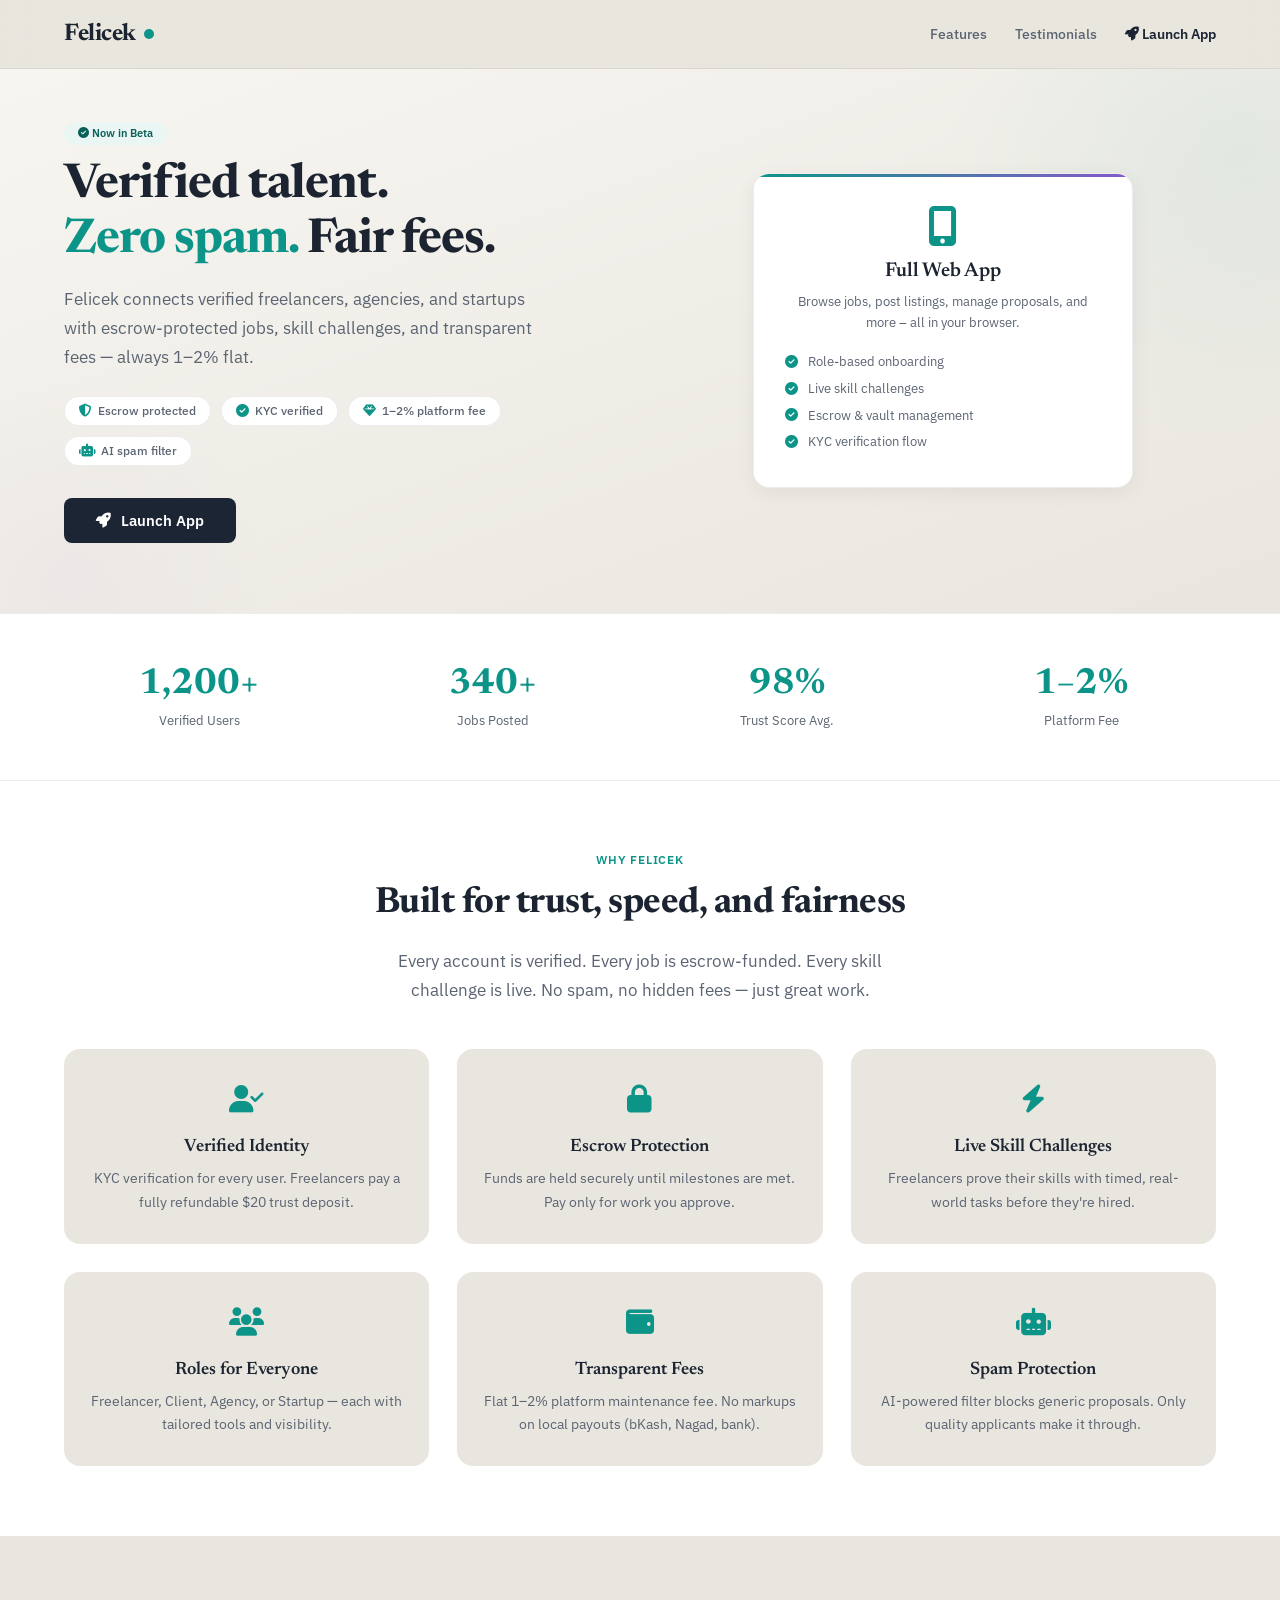
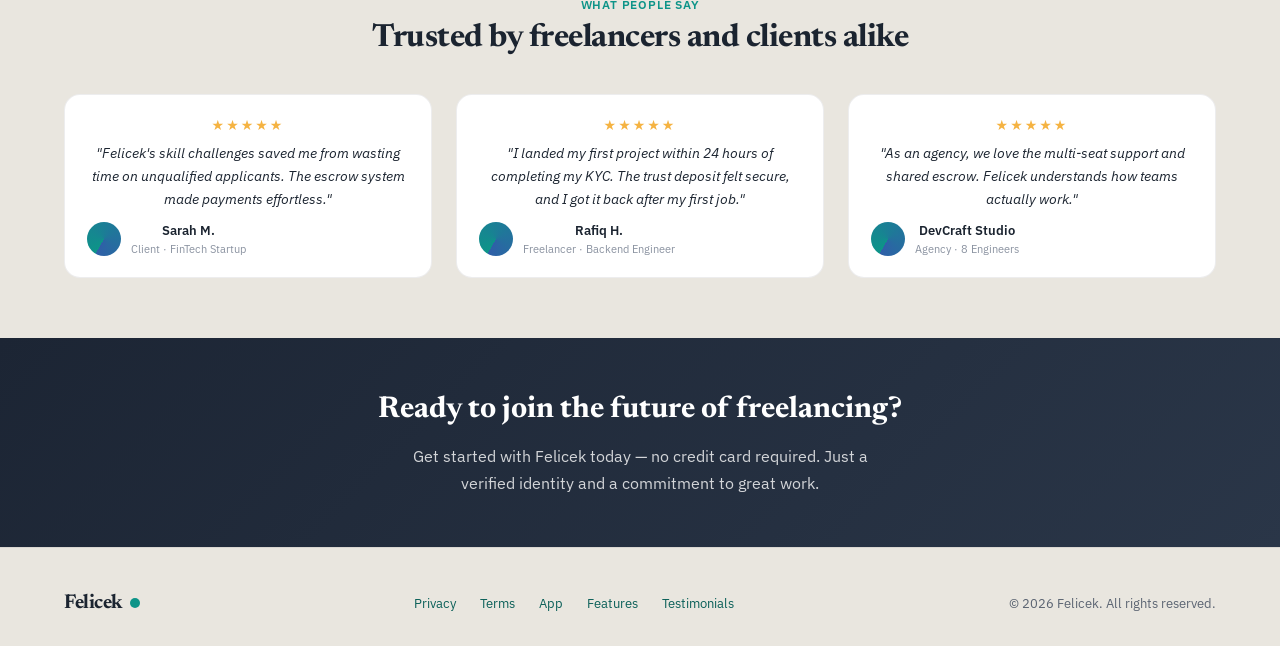
==== index.html @ 30d66eca "Add files via upload" ====
<!DOCTYPE html>
<html lang="en">
<head>
    <meta charset="UTF-8" />
    <meta name="viewport" content="width=device-width, initial-scale=1.0" />
    <link rel="icon" type="image/svg+xml" href="favicon.svg" />
    <title>Felicek — Verified Freelance Platform</title>
    <link rel="preconnect" href="https://fonts.googleapis.com" />
    <link rel="preconnect" href="https://fonts.gstatic.com" crossorigin />
    <link href="https://fonts.googleapis.com/css2?family=Newsreader:opsz,wght@6..72,500;6..72,600;6..72,700&family=IBM+Plex+Sans:wght@400;500;600;700&display=swap" rel="stylesheet" />
    <link rel="stylesheet" href="https://cdnjs.cloudflare.com/ajax/libs/font-awesome/6.5.0/css/all.min.css" />
    <link rel="stylesheet" href="style.css" />

    <style>
        /* ── Reset / Variables ── */
        :root {
            --bg-page: #e9e6df;
            --surface: #f7f5f0;
            --surface-white: #ffffff;
            --text-primary: #1b2430;
            --text-secondary: #5b6472;
            --text-muted: #8a92a0;
            --brand-teal: #0d9488;
            --brand-teal-dark: #0a5f58;
            --brand-teal-light: #eaf6f4;
            --brand-navy: #1c2534;
            --brand-purple: #8659c9;
            --brand-purple-light: #f1eafb;
            --brand-blue: #2f5fa8;
            --border-subtle: rgba(27, 36, 48, 0.08);
            --radius-card: 16px;
            --radius-btn: 8px;
            --shadow-card: 0 4px 20px rgba(0, 0, 0, 0.06);
            --font-sans: 'IBM Plex Sans', system-ui, -apple-system, sans-serif;
            --font-serif: 'Newsreader', Georgia, serif;
            --transition: 0.25s ease;
        }

        * {
            margin: 0;
            padding: 0;
            box-sizing: border-box;
        }

        html {
            scroll-behavior: smooth;
        }

        body {
            font-family: var(--font-sans);
            background: var(--bg-page);
            color: var(--text-primary);
            line-height: 1.5;
            -webkit-font-smoothing: antialiased;
        }

        a {
            color: var(--brand-teal-dark);
            text-decoration: none;
        }
        a:hover {
            color: var(--brand-teal);
        }

        ::-webkit-scrollbar {
            display: none;
        }

        .container {
            max-width: 1200px;
            margin: 0 auto;
            padding: 0 24px;
        }

        .text-center {
            text-align: center;
        }

        /* ─── BUTTON – THE ONE AND ONLY ─── */
        .btn {
            display: inline-flex;
            align-items: center;
            justify-content: center;
            gap: 10px;
            padding: 12px 32px;
            border-radius: var(--radius-btn);
            font-weight: 600;
            font-size: 15px;
            font-family: var(--font-sans);
            border: none;
            cursor: pointer;
            transition: background 0.2s, transform 0.15s;
            text-decoration: none;
            line-height: 1.4;
            background: var(--brand-navy);
            color: #fff;
        }

        .btn:hover {
            background: #2a3648;
            transform: translateY(-2px);
        }

        /* ─── HEADER ─── */
        .site-header {
            padding: 16px 0;
            background: rgba(233, 230, 223, 0.85);
            backdrop-filter: blur(16px);
            -webkit-backdrop-filter: blur(16px);
            position: sticky;
            top: 0;
            z-index: 100;
            border-bottom: 1px solid var(--border-subtle);
        }

        .site-header .container {
            display: flex;
            align-items: center;
            justify-content: space-between;
        }

        .logo {
            font-family: var(--font-serif);
            font-size: 24px;
            font-weight: 700;
            color: var(--text-primary);
            letter-spacing: -0.5px;
            display: flex;
            align-items: center;
            gap: 8px;
            cursor: pointer;
        }

        .logo .dot {
            width: 10px;
            height: 10px;
            border-radius: 50%;
            background: var(--brand-teal);
            display: inline-block;
        }

        .nav-links {
            display: flex;
            align-items: center;
            gap: 28px;
            list-style: none;
            font-size: 14px;
            font-weight: 500;
        }

        .nav-links a {
            color: var(--text-secondary);
            transition: var(--transition);
        }

        .nav-links a:hover {
            color: var(--text-primary);
        }

        /* The ONE button in the nav – no special styling, just a regular link */
        .nav-launch {
            color: var(--brand-navy) !important;
            font-weight: 600;
        }

        .mobile-menu-toggle {
            display: none;
            font-size: 22px;
            background: none;
            border: none;
            cursor: pointer;
            color: var(--text-primary);
        }

        /* ─── HERO ─── */
        .hero {
            padding: 50px 0 70px;
            position: relative;
            background: linear-gradient(160deg, var(--surface) 0%, var(--bg-page) 100%);
            overflow: hidden;
        }

        .hero::before {
            content: '';
            position: absolute;
            top: -40%;
            right: -20%;
            width: 600px;
            height: 600px;
            border-radius: 50%;
            background: radial-gradient(circle, rgba(13, 148, 136, 0.06) 0%, transparent 70%);
            pointer-events: none;
        }

        .hero::after {
            content: '';
            position: absolute;
            bottom: -30%;
            left: -10%;
            width: 400px;
            height: 400px;
            border-radius: 50%;
            background: radial-gradient(circle, rgba(134, 89, 201, 0.04) 0%, transparent 70%);
            pointer-events: none;
        }

        .hero .container {
            position: relative;
            z-index: 2;
        }

        .hero-grid {
            display: grid;
            grid-template-columns: 1fr 1fr;
            gap: 60px;
            align-items: center;
        }

        .hero-content .beta-badge {
            display: inline-block;
            background: var(--brand-teal-light);
            color: var(--brand-teal-dark);
            padding: 3px 14px;
            border-radius: 60px;
            font-size: 11px;
            font-weight: 600;
            margin-bottom: 14px;
        }

        .hero-content h1 {
            font-family: var(--font-serif);
            font-size: 48px;
            font-weight: 700;
            line-height: 1.15;
            letter-spacing: -1px;
        }

        .hero-content h1 span {
            color: var(--brand-teal);
        }

        .hero-content p {
            font-size: 17px;
            color: var(--text-secondary);
            max-width: 480px;
            margin: 16px 0 24px;
            line-height: 1.7;
        }

        .hero-badges {
            display: flex;
            flex-wrap: wrap;
            gap: 10px;
            margin-bottom: 32px;
        }

        .hero-badge {
            display: inline-flex;
            align-items: center;
            gap: 6px;
            font-size: 12px;
            font-weight: 500;
            padding: 5px 14px;
            border-radius: 60px;
            background: var(--surface-white);
            border: 1px solid var(--border-subtle);
            color: var(--text-secondary);
        }

        .hero-badge i {
            color: var(--brand-teal);
            font-size: 13px;
        }

        /* ─── APP PREVIEW CARD (no button inside) ─── */
        .app-preview-card {
            background: var(--surface-white);
            border-radius: var(--radius-card);
            padding: 32px 28px;
            text-align: center;
            border: 1px solid var(--border-subtle);
            box-shadow: var(--shadow-card);
            max-width: 380px;
            width: 100%;
            transition: var(--transition);
            position: relative;
            overflow: hidden;
        }

        .app-preview-card::before {
            content: '';
            position: absolute;
            top: 0;
            left: 0;
            right: 0;
            height: 3px;
            background: linear-gradient(90deg, var(--brand-teal), var(--brand-purple));
        }

        .app-preview-card:hover {
            transform: translateY(-4px);
            box-shadow: 0 12px 40px rgba(0, 0, 0, 0.08);
        }

        .app-preview-card i {
            font-size: 40px;
            color: var(--brand-teal);
            margin-bottom: 10px;
            display: block;
        }

        .app-preview-card h3 {
            font-family: var(--font-serif);
            font-size: 20px;
            font-weight: 600;
            margin-bottom: 6px;
        }

        .app-preview-card p {
            color: var(--text-secondary);
            font-size: 13px;
            margin: 6px 0 14px;
            line-height: 1.6;
        }

        .app-preview-card .feature-list {
            text-align: left;
            margin: 8px 0 0;
            padding: 0;
            list-style: none;
        }

        .app-preview-card .feature-list li {
            font-size: 12.5px;
            color: var(--text-secondary);
            padding: 4px 0;
            display: flex;
            align-items: center;
            gap: 8px;
        }

        .app-preview-card .feature-list li i {
            font-size: 13px;
            color: var(--brand-teal);
            margin: 0;
            width: 18px;
            text-align: center;
        }

        /* ─── STATS ─── */
        .stats-section {
            padding: 50px 0;
            background: var(--surface-white);
            border-top: 1px solid var(--border-subtle);
            border-bottom: 1px solid var(--border-subtle);
        }

        .stats-grid {
            display: grid;
            grid-template-columns: repeat(4, 1fr);
            gap: 24px;
            text-align: center;
        }

        .stat-item .number {
            font-family: var(--font-serif);
            font-size: 36px;
            font-weight: 700;
            color: var(--brand-teal);
            line-height: 1.2;
        }

        .stat-item .label {
            font-size: 13px;
            color: var(--text-secondary);
            margin-top: 4px;
        }

        /* ─── FEATURES ─── */
        .features {
            padding: 70px 0;
            background: var(--surface-white);
        }

        .section-label {
            font-size: 12px;
            text-transform: uppercase;
            letter-spacing: 0.8px;
            color: var(--brand-teal);
            font-weight: 600;
        }

        .features h2 {
            font-family: var(--font-serif);
            font-size: 36px;
            font-weight: 700;
            margin: 8px 0 16px;
            letter-spacing: -0.5px;
        }

        .features .sub {
            color: var(--text-secondary);
            font-size: 17px;
            max-width: 560px;
            margin: 0 auto 44px;
            line-height: 1.7;
        }

        .features-grid {
            display: grid;
            grid-template-columns: repeat(3, 1fr);
            gap: 28px;
        }

        .feature-card {
            background: var(--bg-page);
            border-radius: var(--radius-card);
            padding: 28px 24px;
            transition: var(--transition);
            border: 1px solid transparent;
        }

        .feature-card:hover {
            border-color: var(--brand-teal);
            transform: translateY(-4px);
            box-shadow: var(--shadow-card);
        }

        .feature-card .icon {
            font-size: 28px;
            color: var(--brand-teal);
            margin-bottom: 14px;
        }

        .feature-card h3 {
            font-family: var(--font-serif);
            font-size: 18px;
            font-weight: 600;
            margin-bottom: 6px;
        }

        .feature-card p {
            font-size: 14px;
            color: var(--text-secondary);
            line-height: 1.7;
        }

        /* ─── TESTIMONIALS ─── */
        .testimonials-section {
            padding: 60px 0;
            background: var(--bg-page);
        }

        .testimonials-grid {
            display: grid;
            grid-template-columns: repeat(3, 1fr);
            gap: 24px;
            margin-top: 32px;
        }

        .testimonial-card {
            background: var(--surface-white);
            border-radius: var(--radius-card);
            padding: 20px 22px;
            border: 1px solid var(--border-subtle);
            transition: var(--transition);
        }

        .testimonial-card:hover {
            border-color: var(--brand-teal);
            transform: translateY(-3px);
        }

        .testimonial-card .stars {
            color: #f5b342;
            font-size: 14px;
            letter-spacing: 2px;
            margin-bottom: 6px;
        }

        .testimonial-card .quote {
            font-size: 13.5px;
            color: var(--text-primary);
            line-height: 1.7;
            margin-bottom: 10px;
            font-style: italic;
        }

        .testimonial-card .author {
            display: flex;
            align-items: center;
            gap: 10px;
        }

        .testimonial-card .author .avatar {
            width: 34px;
            height: 34px;
            border-radius: 50%;
            background: conic-gradient(from 210deg, var(--brand-teal), var(--brand-blue));
            flex-shrink: 0;
        }

        .testimonial-card .author .name {
            font-size: 13px;
            font-weight: 600;
        }

        .testimonial-card .author .role {
            font-size: 11px;
            color: var(--text-muted);
        }

        /* ─── CTA BANNER – no button, just text ─── */
        .cta-banner {
            padding: 50px 0;
            background: linear-gradient(135deg, var(--brand-navy) 0%, #2a3648 100%);
            color: #fff;
            text-align: center;
        }

        .cta-banner h2 {
            font-family: var(--font-serif);
            font-size: 30px;
            font-weight: 700;
            margin-bottom: 10px;
        }

        .cta-banner p {
            font-size: 16px;
            opacity: 0.8;
            max-width: 500px;
            margin: 0 auto 0;
            line-height: 1.7;
        }

        /* ─── FOOTER ─── */
        .site-footer {
            padding: 40px 0 28px;
            background: var(--bg-page);
            border-top: 1px solid var(--border-subtle);
        }

        .site-footer .container {
            display: flex;
            justify-content: space-between;
            align-items: center;
            flex-wrap: wrap;
            gap: 20px;
        }

        .site-footer .logo {
            font-size: 20px;
        }

        .site-footer .copy {
            font-size: 13px;
            color: var(--text-secondary);
        }

        .footer-links {
            display: flex;
            gap: 24px;
            font-size: 13px;
            color: var(--text-secondary);
        }

        .footer-links a:hover {
            color: var(--text-primary);
        }

        /* ─── RESPONSIVE ─── */
        @media (max-width: 1024px) {
            .hero-grid {
                grid-template-columns: 1fr;
                text-align: center;
            }
            .hero-content p {
                margin-left: auto;
                margin-right: auto;
            }
            .hero-badges {
                justify-content: center;
            }
            .stats-grid {
                grid-template-columns: repeat(2, 1fr);
            }
            .testimonials-grid {
                grid-template-columns: repeat(2, 1fr);
            }
            .cta-banner {
                padding: 40px 0;
            }
            .cta-banner h2 {
                font-size: 26px;
            }
        }

        @media (max-width: 768px) {
            .nav-links {
                display: none;
            }
            .mobile-menu-toggle {
                display: block;
            }
            .nav-links.open {
                display: flex;
                flex-direction: column;
                position: absolute;
                top: 100%;
                left: 0;
                right: 0;
                background: var(--bg-page);
                padding: 20px 24px;
                border-bottom: 1px solid var(--border-subtle);
                gap: 16px;
                align-items: stretch;
            }
            .hero {
                padding: 30px 0 40px;
            }
            .hero-content h1 {
                font-size: 32px;
            }
            .app-preview-card {
                padding: 24px 18px;
                max-width: 100%;
            }
            .stat-item .number {
                font-size: 28px;
            }
            .testimonials-grid {
                grid-template-columns: 1fr;
            }
            .stats-grid {
                grid-template-columns: 1fr 1fr;
                gap: 12px;
            }
            .features h2 {
                font-size: 28px;
            }
            .features-grid {
                grid-template-columns: 1fr;
            }
            .site-footer .container {
                flex-direction: column;
                text-align: center;
            }
            .cta-banner h2 {
                font-size: 22px;
            }
        }

        @media (max-width: 480px) {
            .hero-content h1 {
                font-size: 26px;
            }
            .btn {
                width: 100%;
                justify-content: center;
                padding: 12px 20px;
            }
            .stats-grid {
                grid-template-columns: 1fr 1fr;
                gap: 8px;
            }
            .stat-item .number {
                font-size: 22px;
            }
            .app-preview-card {
                padding: 18px 14px;
            }
        }
    </style>
</head>
<body>

    <!-- ─── HEADER ─── -->
    <header class="site-header">
        <div class="container">
            <a href="index.html" class="logo">
                <span>Felicek</span>
                <span class="dot"></span>
            </a>
            <button class="mobile-menu-toggle" id="menuToggle" aria-label="Toggle menu">
                <i class="fas fa-bars"></i>
            </button>
            <ul class="nav-links" id="navLinks">
                <li><a href="#features">Features</a></li>
                <li><a href="#testimonials">Testimonials</a></li>
                <li><a href="app.html" class="nav-launch"><i class="fas fa-rocket"></i> Launch App</a></li>
            </ul>
        </div>
    </header>

    <!-- ─── HERO ─── -->
    <section class="hero">
        <div class="container">
            <div class="hero-grid">
                <div class="hero-content">
                    <div class="beta-badge"><i class="fas fa-check-circle"></i> Now in Beta</div>
                    <h1>Verified talent.<br /><span>Zero spam.</span> Fair fees.</h1>
                    <p>
                        Felicek connects verified freelancers, agencies, and startups
                        with escrow-protected jobs, skill challenges, and transparent
                        fees — always 1–2% flat.
                    </p>
                    <div class="hero-badges">
                        <span class="hero-badge"><i class="fas fa-shield-alt"></i> Escrow protected</span>
                        <span class="hero-badge"><i class="fas fa-check-circle"></i> KYC verified</span>
                        <span class="hero-badge"><i class="fas fa-gem"></i> 1–2% platform fee</span>
                        <span class="hero-badge"><i class="fas fa-robot"></i> AI spam filter</span>
                    </div>
                    <!-- THE ONE AND ONLY BUTTON -->
                    <a href="app.html" class="btn"><i class="fas fa-rocket"></i> Launch App</a>
                </div>
                <div class="hero-phone-placeholder">
                    <div class="app-preview-card">
                        <i class="fas fa-mobile-alt"></i>
                        <h3>Full Web App</h3>
                        <p>Browse jobs, post listings, manage proposals, and more – all in your browser.</p>
                        <ul class="feature-list">
                            <li><i class="fas fa-check-circle"></i> Role-based onboarding</li>
                            <li><i class="fas fa-check-circle"></i> Live skill challenges</li>
                            <li><i class="fas fa-check-circle"></i> Escrow &amp; vault management</li>
                            <li><i class="fas fa-check-circle"></i> KYC verification flow</li>
                        </ul>
                    </div>
                </div>
            </div>
        </div>
    </section>

    <!-- ─── STATS ─── -->
    <section class="stats-section">
        <div class="container">
            <div class="stats-grid">
                <div class="stat-item">
                    <div class="number">1,200+</div>
                    <div class="label">Verified Users</div>
                </div>
                <div class="stat-item">
                    <div class="number">340+</div>
                    <div class="label">Jobs Posted</div>
                </div>
                <div class="stat-item">
                    <div class="number">98%</div>
                    <div class="label">Trust Score Avg.</div>
                </div>
                <div class="stat-item">
                    <div class="number">1–2%</div>
                    <div class="label">Platform Fee</div>
                </div>
            </div>
        </div>
    </section>

    <!-- ─── FEATURES ─── -->
    <section class="features" id="features">
        <div class="container text-center">
            <div class="section-label">Why Felicek</div>
            <h2>Built for trust, speed, and fairness</h2>
            <p class="sub">
                Every account is verified. Every job is escrow-funded. Every skill
                challenge is live. No spam, no hidden fees — just great work.
            </p>
            <div class="features-grid">
                <div class="feature-card">
                    <div class="icon"><i class="fas fa-user-check"></i></div>
                    <h3>Verified Identity</h3>
                    <p>KYC verification for every user. Freelancers pay a fully refundable $20 trust deposit.</p>
                </div>
                <div class="feature-card">
                    <div class="icon"><i class="fas fa-lock"></i></div>
                    <h3>Escrow Protection</h3>
                    <p>Funds are held securely until milestones are met. Pay only for work you approve.</p>
                </div>
                <div class="feature-card">
                    <div class="icon"><i class="fas fa-bolt"></i></div>
                    <h3>Live Skill Challenges</h3>
                    <p>Freelancers prove their skills with timed, real-world tasks before they're hired.</p>
                </div>
                <div class="feature-card">
                    <div class="icon"><i class="fas fa-users"></i></div>
                    <h3>Roles for Everyone</h3>
                    <p>Freelancer, Client, Agency, or Startup — each with tailored tools and visibility.</p>
                </div>
                <div class="feature-card">
                    <div class="icon"><i class="fas fa-wallet"></i></div>
                    <h3>Transparent Fees</h3>
                    <p>Flat 1–2% platform maintenance fee. No markups on local payouts (bKash, Nagad, bank).</p>
                </div>
                <div class="feature-card">
                    <div class="icon"><i class="fas fa-robot"></i></div>
                    <h3>Spam Protection</h3>
                    <p>AI-powered filter blocks generic proposals. Only quality applicants make it through.</p>
                </div>
            </div>
        </div>
    </section>

    <!-- ─── TESTIMONIALS ─── -->
    <section class="testimonials-section" id="testimonials">
        <div class="container text-center">
            <div class="section-label">What people say</div>
            <h2 style="font-family:var(--font-serif);font-size:32px;font-weight:700;letter-spacing:-0.5px;">Trusted by freelancers and clients alike</h2>
            <div class="testimonials-grid">
                <div class="testimonial-card">
                    <div class="stars">★★★★★</div>
                    <div class="quote">"Felicek's skill challenges saved me from wasting time on unqualified applicants. The escrow system made payments effortless."</div>
                    <div class="author">
                        <div class="avatar"></div>
                        <div>
                            <div class="name">Sarah M.</div>
                            <div class="role">Client · FinTech Startup</div>
                        </div>
                    </div>
                </div>
                <div class="testimonial-card">
                    <div class="stars">★★★★★</div>
                    <div class="quote">"I landed my first project within 24 hours of completing my KYC. The trust deposit felt secure, and I got it back after my first job."</div>
                    <div class="author">
                        <div class="avatar"></div>
                        <div>
                            <div class="name">Rafiq H.</div>
                            <div class="role">Freelancer · Backend Engineer</div>
                        </div>
                    </div>
                </div>
                <div class="testimonial-card">
                    <div class="stars">★★★★★</div>
                    <div class="quote">"As an agency, we love the multi-seat support and shared escrow. Felicek understands how teams actually work."</div>
                    <div class="author">
                        <div class="avatar"></div>
                        <div>
                            <div class="name">DevCraft Studio</div>
                            <div class="role">Agency · 8 Engineers</div>
                        </div>
                    </div>
                </div>
            </div>
        </div>
    </section>

    <!-- ─── CTA BANNER – text only, no button ─── -->
    <section class="cta-banner">
        <div class="container">
            <h2>Ready to join the future of freelancing?</h2>
            <p>Get started with Felicek today — no credit card required. Just a verified identity and a commitment to great work.</p>
        </div>
    </section>

    <!-- ─── FOOTER ─── -->
    <footer class="site-footer">
        <div class="container">
            <a href="index.html" class="logo">
                <span>Felicek</span>
                <span class="dot"></span>
            </a>
            <div class="footer-links">
                <a href="privacy.html">Privacy</a>
                <a href="terms.html">Terms</a>
                <a href="app.html">App</a>
                <a href="#features">Features</a>
                <a href="#testimonials">Testimonials</a>
            </div>
            <div class="copy">&copy; 2026 Felicek. All rights reserved.</div>
        </div>
    </footer>

    <script>
        // ─── Mobile Menu ───
        const toggle = document.getElementById('menuToggle');
        const nav = document.getElementById('navLinks');

        if (toggle && nav) {
            toggle.addEventListener('click', function() {
                nav.classList.toggle('open');
            });

            nav.querySelectorAll('a').forEach(function(link) {
                link.addEventListener('click', function() {
                    nav.classList.remove('open');
                });
            });
        }
    </script>
</body>
</html>
---- style.css ----
/* ── Reset & Base ── */
* {
    margin: 0;
    padding: 0;
    box-sizing: border-box;
}
:root {
    --bg-page: #e9e6df;
    --surface: #f7f5f0;
    --surface-white: #ffffff;
    --text-primary: #1b2430;
    --text-secondary: #5b6472;
    --text-muted: #8a92a0;
    --brand-teal: #0d9488;
    --brand-teal-dark: #0a5f58;
    --brand-teal-light: #eaf6f4;
    --brand-navy: #1c2534;
    --brand-purple: #8659c9;
    --brand-purple-light: #f1eafb;
    --brand-blue: #2f5fa8;
    --brand-blue-light: #eaf0fa;
    --border-subtle: rgba(27, 36, 48, 0.08);
    --radius-card: 16px;
    --radius-btn: 12px;
    --shadow-card: 0 4px 20px rgba(0, 0, 0, 0.06);
    --font-sans: 'IBM Plex Sans', system-ui, -apple-system, sans-serif;
    --font-serif: 'Newsreader', Georgia, serif;
    --transition: 0.25s ease;
    --header-height: 64px;
    --bottom-nav-height: 68px;
}
html {
    scroll-behavior: smooth;
}
body {
    font-family: var(--font-sans);
    background: var(--bg-page);
    color: var(--text-primary);
    line-height: 1.5;
    -webkit-font-smoothing: antialiased;
}
a {
    color: var(--brand-teal-dark);
    text-decoration: none;
}
a:hover {
    color: var(--brand-teal);
}
::-webkit-scrollbar {
    display: none;
}
.container {
    max-width: 1200px;
    margin: 0 auto;
    padding: 0 24px;
}
.flex {
    display: flex;
}
.flex-col {
    flex-direction: column;
}
.items-center {
    align-items: center;
}
.justify-between {
    justify-content: space-between;
}
.gap-8 {
    gap: 8px;
}
.gap-16 {
    gap: 16px;
}
.gap-24 {
    gap: 24px;
}
.gap-32 {
    gap: 32px;
}
.text-center {
    text-align: center;
}
.w-full {
    width: 100%;
}
.mt-8 {
    margin-top: 8px;
}
.mt-16 {
    margin-top: 16px;
}
.mb-8 {
    margin-bottom: 8px;
}
.mb-16 {
    margin-bottom: 16px;
}
.hidden {
    display: none !important;
}

/* ── Buttons ── */
.btn {
    display: inline-flex;
    align-items: center;
    justify-content: center;
    gap: 10px;
    padding: 14px 32px;
    border-radius: var(--radius-btn);
    font-weight: 700;
    font-size: 14px;
    font-family: var(--font-sans);
    border: none;
    cursor: pointer;
    transition: var(--transition);
    text-decoration: none;
}
.btn-primary {
    background: var(--brand-navy);
    color: #fff;
}
.btn-primary:hover {
    background: #2a3648;
    transform: translateY(-2px);
    box-shadow: 0 8px 30px rgba(28, 37, 52, 0.25);
}
.btn-teal {
    background: var(--brand-teal);
    color: #fff;
}
.btn-teal:hover {
    background: var(--brand-teal-dark);
    transform: translateY(-2px);
}
.btn-outline {
    background: transparent;
    color: var(--text-primary);
    border: 2px solid var(--border-subtle);
}
.btn-outline:hover {
    border-color: var(--brand-teal);
    color: var(--brand-teal);
    background: var(--brand-teal-light);
}
.btn-danger {
    background: #fbe9e7;
    color: #b8382f;
}
.btn-danger:hover {
    background: #f5d6d2;
}
.btn-block {
    width: 100%;
}
.btn-sm {
    padding: 8px 16px;
    font-size: 12px;
}
.btn-download {
    background: linear-gradient(135deg, #0d9488, #0a5f58);
    color: #fff;
    padding: 18px 44px;
    font-size: 16px;
    border-radius: 60px;
    box-shadow: 0 8px 32px rgba(13, 148, 136, 0.35);
}
.btn-download:hover {
    transform: translateY(-3px) scale(1.02);
    box-shadow: 0 12px 40px rgba(13, 148, 136, 0.45);
    color: #fff;
}

/* ── Header (marketing) ── */
.site-header {
    padding: 18px 0;
    background: rgba(233, 230, 223, 0.85);
    backdrop-filter: blur(16px);
    -webkit-backdrop-filter: blur(16px);
    position: sticky;
    top: 0;
    z-index: 100;
    border-bottom: 1px solid var(--border-subtle);
}
.site-header .container {
    display: flex;
    align-items: center;
    justify-content: space-between;
}
.logo {
    font-family: var(--font-serif);
    font-size: 24px;
    font-weight: 700;
    color: var(--text-primary);
    letter-spacing: -0.5px;
    display: flex;
    align-items: center;
    gap: 8px;
    cursor: pointer;
}
.logo .dot {
    width: 10px;
    height: 10px;
    border-radius: 50%;
    background: var(--brand-teal);
    display: inline-block;
}
.nav-links {
    display: flex;
    align-items: center;
    gap: 28px;
    list-style: none;
    font-size: 14px;
    font-weight: 500;
}
.nav-links a {
    color: var(--text-secondary);
    transition: var(--transition);
}
.nav-links a:hover {
    color: var(--text-primary);
}
.nav-cta {
    background: var(--brand-navy);
    color: #fff !important;
    padding: 10px 22px;
    border-radius: 60px;
    font-weight: 600;
    font-size: 13px;
}
.nav-cta:hover {
    background: #2a3648 !important;
}
.mobile-menu-toggle {
    display: none;
    font-size: 22px;
    background: none;
    border: none;
    cursor: pointer;
    color: var(--text-primary);
}

/* ── App Header (inside app) ── */
.app-header {
    height: var(--header-height);
    padding: 0 20px;
    display: flex;
    align-items: center;
    justify-content: space-between;
    background: var(--surface-white);
    border-bottom: 1px solid var(--border-subtle);
    flex-shrink: 0;
    position: sticky;
    top: 0;
    z-index: 10;
}
.app-header .logo {
    font-size: 22px;
}
.app-header .right {
    display: flex;
    align-items: center;
    gap: 16px;
}
.app-header .role-badge {
    font-size: 11px;
    font-weight: 600;
    color: var(--brand-teal-dark);
    background: var(--brand-teal-light);
    padding: 5px 12px;
    border-radius: 60px;
    border: 1px solid rgba(13, 148, 136, 0.2);
    display: flex;
    align-items: center;
    gap: 6px;
    white-space: nowrap;
}
.app-header .role-badge i {
    font-size: 8px;
}
.app-header .header-actions {
    display: flex;
    gap: 10px;
    font-size: 18px;
    color: var(--text-secondary);
    cursor: pointer;
}
.app-header .header-actions i:hover {
    color: var(--text-primary);
}
.download-apk-btn {
    background: var(--brand-navy);
    color: #fff;
    padding: 8px 16px;
    border-radius: 60px;
    font-size: 12px;
    font-weight: 600;
    border: none;
    cursor: pointer;
    font-family: var(--font-sans);
    transition: var(--transition);
    display: flex;
    align-items: center;
    gap: 6px;
}
.download-apk-btn:hover {
    background: #2a3648;
    transform: scale(1.02);
}

/* ── Main Content (app) ── */
.main-content {
    flex: 1;
    overflow-y: auto;
    padding: 16px 20px 20px;
}

/* ── Bottom Navigation (app) ── */
.bottom-nav {
    height: var(--bottom-nav-height);
    display: flex;
    border-top: 1px solid var(--border-subtle);
    background: var(--surface-white);
    flex-shrink: 0;
    padding: 6px 0 10px;
}
.bottom-nav .tab {
    flex: 1;
    display: flex;
    flex-direction: column;
    align-items: center;
    gap: 2px;
    cursor: pointer;
    padding: 4px 0;
    color: var(--text-muted);
    transition: var(--transition);
    font-size: 10px;
    font-weight: 600;
    border: none;
    background: none;
    font-family: var(--font-sans);
}
.bottom-nav .tab i {
    font-size: 20px;
}
.bottom-nav .tab.active {
    color: var(--text-primary);
}
.bottom-nav .tab.active i {
    color: var(--brand-navy);
}
.bottom-nav .tab:hover {
    color: var(--text-primary);
}

/* ── Cards / Jobs ── */
.job-card {
    background: var(--surface-white);
    border: 1px solid var(--border-subtle);
    border-radius: var(--radius-card);
    padding: 16px 18px;
    cursor: pointer;
    transition: var(--transition);
    margin-bottom: 12px;
}
.job-card:hover {
    border-color: var(--brand-teal);
    box-shadow: var(--shadow-card);
}
.job-card .top {
    display: flex;
    justify-content: space-between;
    align-items: flex-start;
    margin-bottom: 6px;
}
.job-card .tag {
    font-size: 10px;
    font-weight: 600;
    color: var(--brand-purple);
    background: var(--brand-purple-light);
    padding: 3px 10px;
    border-radius: 8px;
}
.job-card .budget {
    font-size: 14px;
    font-weight: 700;
    color: var(--brand-teal-dark);
}
.job-card .job-title {
    font-family: var(--font-serif);
    font-size: 17px;
    font-weight: 600;
    margin-bottom: 4px;
}
.job-card .summary {
    font-size: 12px;
    color: var(--text-secondary);
    margin-bottom: 8px;
}
.job-card .skills {
    display: flex;
    flex-wrap: wrap;
    gap: 6px;
    margin-bottom: 8px;
}
.job-card .skill {
    font-size: 10px;
    color: var(--text-secondary);
    background: #f2f0ea;
    padding: 3px 10px;
    border-radius: 8px;
    border: 1px solid rgba(27, 36, 48, 0.06);
}
.job-card .meta {
    display: flex;
    flex-wrap: wrap;
    gap: 6px;
}
.pill {
    font-size: 10.5px;
    font-weight: 600;
    padding: 3px 10px;
    border-radius: 8px;
}
.pill-teal {
    color: var(--brand-teal-dark);
    background: var(--brand-teal-light);
}
.pill-blue {
    color: var(--brand-blue);
    background: var(--brand-blue-light);
}
.pill-purple {
    color: var(--brand-purple);
    background: var(--brand-purple-light);
}
.pill-gray {
    color: var(--text-secondary);
    background: #f2f0ea;
}

/* ── Forms ── */
input,
textarea,
select {
    width: 100%;
    padding: 12px 14px;
    border: 1px solid var(--border-subtle);
    border-radius: 10px;
    font-size: 13px;
    font-family: var(--font-sans);
    background: var(--surface-white);
    color: var(--text-primary);
    outline: none;
    transition: var(--transition);
}
input:focus,
textarea:focus,
select:focus {
    border-color: var(--brand-teal);
    box-shadow: 0 0 0 3px rgba(13, 148, 136, 0.15);
}
textarea {
    resize: vertical;
    min-height: 80px;
}
label {
    font-size: 12px;
    font-weight: 600;
    color: var(--text-secondary);
    display: block;
    margin-bottom: 4px;
}
.form-group {
    margin-bottom: 16px;
}

/* ── Onboarding / KYC ── */
.onboarding-container {
    max-width: 480px;
    margin: 0 auto;
    padding: 20px 0;
}
.onboarding-container .icon-circle {
    width: 72px;
    height: 72px;
    border-radius: 20px;
    background: var(--brand-navy);
    display: flex;
    align-items: center;
    justify-content: center;
    margin: 0 auto 16px;
}
.onboarding-container .icon-circle .dot-ring {
    width: 30px;
    height: 30px;
    border-radius: 50%;
    border: 3px solid var(--surface);
}
.onboarding-container h1 {
    font-family: var(--font-serif);
    font-size: 32px;
    font-weight: 700;
    text-align: center;
}
.onboarding-container .sub {
    text-align: center;
    font-size: 13px;
    color: var(--text-secondary);
    line-height: 1.6;
    margin: 6px 0 20px;
}
.role-option {
    display: flex;
    align-items: center;
    justify-content: space-between;
    padding: 14px 16px;
    border-radius: 12px;
    background: var(--surface-white);
    border: 1px solid var(--border-subtle);
    cursor: pointer;
    transition: var(--transition);
    margin-bottom: 8px;
}
.role-option:hover {
    border-color: var(--brand-teal);
    background: var(--brand-teal-light);
}
.role-option.active {
    background: var(--brand-teal-light);
    border-color: rgba(13, 148, 136, 0.4);
}
.role-option .label {
    font-size: 14px;
    font-weight: 600;
}
.role-option .desc {
    font-size: 11px;
    color: var(--text-secondary);
}
.role-option .dot {
    width: 12px;
    height: 12px;
    border-radius: 50%;
    border: 2px solid #c9cdd6;
    flex-shrink: 0;
}
.role-option.active .dot {
    background: var(--brand-teal);
    border-color: var(--brand-teal);
}
.kyc-step {
    background: var(--surface-white);
    border: 1px solid var(--border-subtle);
    border-radius: var(--radius-card);
    padding: 16px;
    margin-bottom: 12px;
    display: flex;
    justify-content: space-between;
    align-items: center;
    cursor: pointer;
    transition: var(--transition);
}
.kyc-step:hover {
    border-color: var(--brand-teal);
}
.kyc-step .status {
    font-size: 10.5px;
    font-weight: 600;
    padding: 4px 10px;
    border-radius: 8px;
}
.status-verified {
    color: var(--brand-teal-dark);
    background: var(--brand-teal-light);
}
.status-pending {
    color: var(--text-secondary);
    background: #f2f0ea;
}
.progress-bar {
    height: 6px;
    border-radius: 4px;
    background: rgba(27, 36, 48, 0.08);
    margin: 8px 0 16px;
}
.progress-bar .fill {
    height: 100%;
    border-radius: 4px;
    background: var(--brand-teal);
    transition: width 0.3s;
}

/* ── Wallet / Vault ── */
.wallet-card {
    background: var(--brand-navy);
    border-radius: 18px;
    padding: 24px;
    color: #fff;
    margin-bottom: 16px;
}
.wallet-card .balance-label {
    font-size: 11px;
    text-transform: uppercase;
    letter-spacing: 0.6px;
    opacity: 0.7;
}
.wallet-card .balance {
    font-size: 32px;
    font-weight: 700;
    margin: 6px 0 16px;
}
.wallet-card .actions {
    display: flex;
    gap: 10px;
}
.wallet-card .actions button {
    flex: 1;
    padding: 11px;
    border-radius: 10px;
    font-weight: 700;
    font-size: 12.5px;
    border: none;
    cursor: pointer;
    font-family: var(--font-sans);
    transition: var(--transition);
}
.wallet-card .actions .btn-withdraw {
    background: var(--brand-teal);
    color: #fff;
}
.wallet-card .actions .btn-withdraw:hover {
    background: var(--brand-teal-dark);
}
.wallet-card .actions .btn-add {
    background: rgba(255, 255, 255, 0.08);
    color: #fff;
    border: 1px solid rgba(255, 255, 255, 0.15);
}
.wallet-card .actions .btn-add:hover {
    background: rgba(255, 255, 255, 0.15);
}
.vault-card {
    background: var(--surface-white);
    border: 1px solid var(--border-subtle);
    border-radius: var(--radius-card);
    padding: 16px;
    margin-bottom: 16px;
}
.vault-card .vault-header {
    display: flex;
    justify-content: space-between;
    align-items: center;
    margin-bottom: 6px;
}
.vault-card .vault-header .label {
    font-size: 12px;
    font-weight: 600;
    color: var(--text-primary);
}
.vault-card .vault-header .status {
    font-size: 10px;
    font-weight: 600;
    padding: 3px 10px;
    border-radius: 8px;
}
.vault-card .vault-amount {
    font-size: 22px;
    font-weight: 700;
    color: var(--text-primary);
    margin-bottom: 4px;
}
.vault-card .vault-desc {
    font-size: 11px;
    color: var(--text-secondary);
    line-height: 1.5;
}
.payout-methods {
    display: flex;
    gap: 8px;
    flex-wrap: wrap;
    margin: 8px 0 12px;
}
.payout-methods .method {
    flex: 1;
    text-align: center;
    font-size: 11px;
    font-weight: 600;
    padding: 8px 4px;
    border-radius: 9px;
    background: var(--surface-white);
    color: var(--text-secondary);
    border: 1px solid var(--border-subtle);
    cursor: pointer;
    transition: var(--transition);
    min-width: 60px;
}
.payout-methods .method.active {
    background: var(--brand-teal);
    color: #fff;
    border-color: var(--brand-teal);
}
.payout-methods .method:hover {
    border-color: var(--brand-teal);
}
.transaction-item {
    display: flex;
    justify-content: space-between;
    align-items: center;
    background: var(--surface-white);
    border: 1px solid var(--border-subtle);
    border-radius: 11px;
    padding: 11px 14px;
    margin-bottom: 8px;
}
.transaction-item .info .label {
    font-size: 12.5px;
    color: var(--text-primary);
}
.transaction-item .info .time {
    font-size: 10px;
    color: var(--text-muted);
    margin-top: 2px;
}
.transaction-item .amount {
    font-size: 12.5px;
    font-weight: 600;
}
.amount-positive {
    color: var(--brand-teal);
}
.amount-negative {
    color: var(--text-muted);
}

/* ── Profile ── */
.profile-header {
    background: var(--brand-navy);
    padding: 20px 24px;
    color: #fff;
    border-radius: var(--radius-card);
    margin-bottom: 16px;
}
.profile-header .profile-top {
    display: flex;
    align-items: center;
    gap: 16px;
}
.profile-header .avatar {
    width: 64px;
    height: 64px;
    border-radius: 50%;
    flex-shrink: 0;
    background: conic-gradient(from 210deg, #0d9488, #2f5fa8, #0d9488);
}
.profile-header .name {
    font-size: 18px;
    font-weight: 600;
}
.profile-header .title {
    font-size: 13px;
    opacity: 0.8;
}
.profile-header .location {
    font-size: 12px;
    opacity: 0.6;
    margin-top: 2px;
}
.profile-header .edit-btn {
    margin-left: auto;
    background: rgba(255, 255, 255, 0.1);
    padding: 6px 14px;
    border-radius: 8px;
    font-size: 11.5px;
    font-weight: 600;
    cursor: pointer;
    transition: var(--transition);
}
.profile-header .edit-btn:hover {
    background: rgba(255, 255, 255, 0.2);
}
.profile-stats {
    display: flex;
    gap: 10px;
    margin-bottom: 16px;
}
.profile-stats .stat {
    flex: 1;
    background: var(--surface-white);
    border: 1px solid var(--border-subtle);
    border-radius: 12px;
    padding: 12px;
    text-align: center;
}
.profile-stats .stat .value {
    font-size: 16px;
    font-weight: 700;
    color: var(--text-primary);
}
.profile-stats .stat .label {
    font-size: 10px;
    color: var(--text-muted);
    margin-top: 2px;
}
.profile-skills {
    display: flex;
    flex-wrap: wrap;
    gap: 6px;
    margin: 8px 0 12px;
}
.profile-skills .skill-tag {
    font-size: 10.5px;
    color: var(--text-secondary);
    background: #f2f0ea;
    padding: 4px 10px;
    border-radius: 8px;
    border: 1px solid rgba(27, 36, 48, 0.06);
}
.review-item {
    background: var(--surface-white);
    border: 1px solid var(--border-subtle);
    border-radius: 12px;
    padding: 14px;
    margin-bottom: 10px;
}
.review-item .review-top {
    display: flex;
    justify-content: space-between;
    margin-bottom: 4px;
}
.review-item .review-top .project {
    font-size: 13px;
    font-weight: 600;
    color: var(--text-primary);
}
.review-item .review-top .rating {
    font-size: 12px;
    color: #d4a017;
    font-weight: 700;
}
.review-item .review-text {
    font-size: 12px;
    color: var(--text-secondary);
    line-height: 1.6;
}
.review-item .review-meta {
    font-size: 10.5px;
    color: var(--text-muted);
    margin-top: 6px;
}

/* ── Hero (marketing) ── */
.hero {
    padding: 60px 0 80px;
    position: relative;
}
.hero-grid {
    display: grid;
    grid-template-columns: 1fr 1fr;
    gap: 60px;
    align-items: center;
}
.hero-content h1 {
    font-family: var(--font-serif);
    font-size: 52px;
    font-weight: 700;
    line-height: 1.15;
    letter-spacing: -1px;
}
.hero-content h1 span {
    color: var(--brand-teal);
}
.hero-content p {
    font-size: 18px;
    color: var(--text-secondary);
    max-width: 480px;
    margin: 20px 0 32px;
    line-height: 1.7;
}
.hero-badges {
    display: flex;
    flex-wrap: wrap;
    gap: 12px;
    margin-top: 8px;
}
.hero-badge {
    display: inline-flex;
    align-items: center;
    gap: 6px;
    font-size: 12px;
    font-weight: 600;
    padding: 6px 14px;
    border-radius: 60px;
    background: var(--surface-white);
    border: 1px solid var(--border-subtle);
    color: var(--text-secondary);
}
.hero-badge i {
    color: var(--brand-teal);
}
.hero-actions {
    display: flex;
    flex-wrap: wrap;
    gap: 12px;
    margin-top: 28px;
}
.hero-phone-placeholder {
    display: flex;
    justify-content: center;
    align-items: center;
}
.app-preview-card {
    background: var(--surface-white);
    border-radius: var(--radius-card);
    padding: 32px 28px;
    text-align: center;
    border: 1px solid var(--border-subtle);
    box-shadow: var(--shadow-card);
    max-width: 400px;
    width: 100%;
}
.app-preview-card i {
    font-size: 48px;
    color: var(--brand-teal);
    margin-bottom: 12px;
}
.app-preview-card h3 {
    font-family: var(--font-serif);
    font-size: 22px;
    font-weight: 600;
}
.app-preview-card p {
    color: var(--text-secondary);
    font-size: 14px;
    margin: 8px 0 16px;
}

/* ── Features (marketing) ── */
.features {
    padding: 80px 0;
    background: var(--surface-white);
}
.section-label {
    font-size: 12px;
    text-transform: uppercase;
    letter-spacing: 0.8px;
    color: var(--brand-teal);
    font-weight: 600;
}
.features h2 {
    font-family: var(--font-serif);
    font-size: 38px;
    font-weight: 700;
    margin: 8px 0 16px;
    letter-spacing: -0.5px;
}
.features .sub {
    color: var(--text-secondary);
    font-size: 17px;
    max-width: 560px;
    margin: 0 auto 48px;
    line-height: 1.7;
}
.features-grid {
    display: grid;
    grid-template-columns: repeat(3, 1fr);
    gap: 32px;
}
.feature-card {
    background: var(--bg-page);
    border-radius: var(--radius-card);
    padding: 32px 28px;
    transition: var(--transition);
    border: 1px solid transparent;
}
.feature-card:hover {
    border-color: var(--brand-teal);
    transform: translateY(-4px);
    box-shadow: var(--shadow-card);
}
.feature-card .icon {
    font-size: 32px;
    color: var(--brand-teal);
    margin-bottom: 16px;
}
.feature-card h3 {
    font-family: var(--font-serif);
    font-size: 20px;
    font-weight: 600;
    margin-bottom: 8px;
}
.feature-card p {
    font-size: 14px;
    color: var(--text-secondary);
    line-height: 1.7;
}

/* ── Download Section ── */
.download-section {
    padding: 80px 0;
    background: var(--brand-navy);
    color: #fff;
    position: relative;
    overflow: hidden;
}
.download-section::before {
    content: '';
    position: absolute;
    top: -50%;
    right: -20%;
    width: 600px;
    height: 600px;
    border-radius: 50%;
    background: rgba(13, 148, 136, 0.08);
    pointer-events: none;
}
.download-section .container {
    position: relative;
    z-index: 2;
}
.download-section h2 {
    font-family: var(--font-serif);
    font-size: 40px;
    font-weight: 700;
    letter-spacing: -0.5px;
}
.download-section .sub {
    font-size: 17px;
    color: rgba(255, 255, 255, 0.7);
    max-width: 520px;
    margin: 12px auto 32px;
    line-height: 1.7;
}
.download-buttons {
    display: flex;
    flex-wrap: wrap;
    justify-content: center;
    gap: 16px;
}
.download-btn {
    display: inline-flex;
    align-items: center;
    gap: 14px;
    padding: 18px 36px;
    border-radius: 60px;
    font-weight: 700;
    font-size: 15px;
    font-family: var(--font-sans);
    border: none;
    cursor: pointer;
    transition: var(--transition);
    text-decoration: none;
}
.download-btn-primary {
    background: #fff;
    color: var(--brand-navy);
}
.download-btn-primary:hover {
    transform: translateY(-3px) scale(1.02);
    box-shadow: 0 12px 40px rgba(0, 0, 0, 0.3);
}
.download-btn-secondary {
    background: rgba(255, 255, 255, 0.12);
    color: #fff;
    border: 1px solid rgba(255, 255, 255, 0.2);
}
.download-btn-secondary:hover {
    background: rgba(255, 255, 255, 0.2);
    transform: translateY(-3px);
}
.download-meta {
    margin-top: 24px;
    font-size: 13px;
    color: rgba(255, 255, 255, 0.5);
}
.download-meta span {
    display: inline-flex;
    align-items: center;
    gap: 6px;
    margin: 0 12px;
}

/* ── Footer ── */
.site-footer {
    padding: 48px 0 32px;
    background: var(--bg-page);
    border-top: 1px solid var(--border-subtle);
}
.site-footer .container {
    display: flex;
    justify-content: space-between;
    align-items: center;
    flex-wrap: wrap;
    gap: 24px;
}
.site-footer .logo {
    font-size: 20px;
}
.site-footer .copy {
    font-size: 13px;
    color: var(--text-secondary);
}
.footer-links {
    display: flex;
    gap: 24px;
    font-size: 13px;
    color: var(--text-secondary);
}
.footer-links a:hover {
    color: var(--text-primary);
}

/* ── Modal ── */
.modal-overlay {
    position: fixed;
    inset: 0;
    background: rgba(0, 0, 0, 0.5);
    backdrop-filter: blur(8px);
    -webkit-backdrop-filter: blur(8px);
    z-index: 999;
    display: none;
    align-items: center;
    justify-content: center;
    padding: 20px;
}
.modal-overlay.open {
    display: flex;
}
.modal {
    background: var(--surface-white);
    border-radius: 24px;
    padding: 32px 28px;
    max-width: 440px;
    width: 100%;
    text-align: center;
    box-shadow: 0 40px 80px rgba(0, 0, 0, 0.3);
    animation: modalIn 0.3s ease;
    position: relative;
}
@keyframes modalIn {
    from {
        opacity: 0;
        transform: scale(0.95) translateY(20px);
    }
    to {
        opacity: 1;
        transform: scale(1) translateY(0);
    }
}
.modal .close-btn {
    position: absolute;
    top: 12px;
    right: 16px;
    background: none;
    border: none;
    font-size: 24px;
    cursor: pointer;
    color: var(--text-muted);
}
.modal .icon {
    font-size: 48px;
    color: var(--brand-teal);
    margin-bottom: 12px;
}
.modal h3 {
    font-family: var(--font-serif);
    font-size: 22px;
    font-weight: 700;
}
.modal p {
    color: var(--text-secondary);
    font-size: 14px;
    line-height: 1.7;
    margin: 8px 0 24px;
}
.modal .btn-group {
    display: flex;
    gap: 12px;
}
.modal .btn-group .btn {
    flex: 1;
}
.modal .hash {
    font-size: 11px;
    color: var(--text-muted);
    margin-top: 12px;
    font-family: monospace;
}

/* ── Legal pages (privacy/terms) ── */
.legal-container {
    max-width: 800px;
    margin: 40px auto;
    background: var(--surface-white);
    border-radius: var(--radius-card);
    padding: 40px 48px;
    box-shadow: var(--shadow-card);
    border: 1px solid var(--border-subtle);
}
.legal-container h1 {
    font-family: var(--font-serif);
    font-size: 32px;
    font-weight: 700;
    margin-bottom: 8px;
}
.legal-container .back-link {
    display: inline-block;
    margin-bottom: 24px;
    color: var(--brand-teal);
    font-weight: 600;
}
.legal-container .back-link i {
    margin-right: 6px;
}
.legal-container h2 {
    font-family: var(--font-serif);
    font-size: 22px;
    font-weight: 600;
    margin: 24px 0 12px;
}
.legal-container p {
    margin-bottom: 16px;
    color: var(--text-secondary);
}
.legal-container ul {
    margin: 12px 0 20px 24px;
    color: var(--text-secondary);
}
.legal-container .footer {
    margin-top: 40px;
    padding-top: 20px;
    border-top: 1px solid var(--border-subtle);
    text-align: center;
    font-size: 13px;
    color: var(--text-muted);
}

/* ── App layout ── */
#app {
    display: flex;
    flex-direction: column;
    height: 100vh;
    max-width: 1200px;
    margin: 0 auto;
    background: var(--surface);
    box-shadow: 0 0 40px rgba(0, 0, 0, 0.05);
}

/* ── Responsive ── */
@media (max-width: 1024px) {
    .hero-grid {
        grid-template-columns: 1fr;
        text-align: center;
    }
    .hero-content p {
        margin-left: auto;
        margin-right: auto;
    }
    .hero-badges {
        justify-content: center;
    }
    .hero-actions {
        justify-content: center;
    }
    .features-grid {
        grid-template-columns: repeat(2, 1fr);
    }
}
@media (max-width: 768px) {
    .nav-links {
        display: none;
    }
    .mobile-menu-toggle {
        display: block;
    }
    .nav-links.open {
        display: flex;
        flex-direction: column;
        position: absolute;
        top: 100%;
        left: 0;
        right: 0;
        background: var(--bg-page);
        padding: 20px 24px;
        border-bottom: 1px solid var(--border-subtle);
        gap: 16px;
        align-items: stretch;
    }
    .hero {
        padding: 40px 0 60px;
    }
    .hero-content h1 {
        font-size: 36px;
    }
    .features-grid {
        grid-template-columns: 1fr;
    }
    .download-section h2 {
        font-size: 30px;
    }
    .download-buttons {
        flex-direction: column;
        align-items: center;
    }
    .download-btn {
        width: 100%;
        justify-content: center;
    }
    .site-footer .container {
        flex-direction: column;
        text-align: center;
    }
    .app-header {
        padding: 0 12px;
    }
    .app-header .logo {
        font-size: 18px;
    }
    .app-header .role-badge {
        font-size: 10px;
        padding: 4px 10px;
    }
    .download-apk-btn span {
        display: none;
    }
    .main-content {
        padding: 12px 14px 16px;
    }
    .wallet-card .balance {
        font-size: 26px;
    }
    .profile-stats {
        flex-direction: column;
        gap: 8px;
    }
    .profile-header .profile-top {
        flex-wrap: wrap;
    }
    .profile-header .edit-btn {
        margin-left: 0;
        width: 100%;
        text-align: center;
        margin-top: 8px;
    }
    .modal {
        padding: 24px 18px;
    }
    .legal-container {
        padding: 24px 20px;
        margin: 20px;
    }
    .legal-container h1 {
        font-size: 26px;
    }
}
@media (max-width: 480px) {
    .app-header .header-actions i {
        font-size: 16px;
    }
    .download-apk-btn {
        padding: 6px 12px;
        font-size: 11px;
    }
    .job-card .job-title {
        font-size: 15px;
    }
    .onboarding-container h1 {
        font-size: 26px;
    }
    .hero-content h1 {
        font-size: 28px;
    }
    .app-preview-card {
        padding: 24px 16px;
    }
}
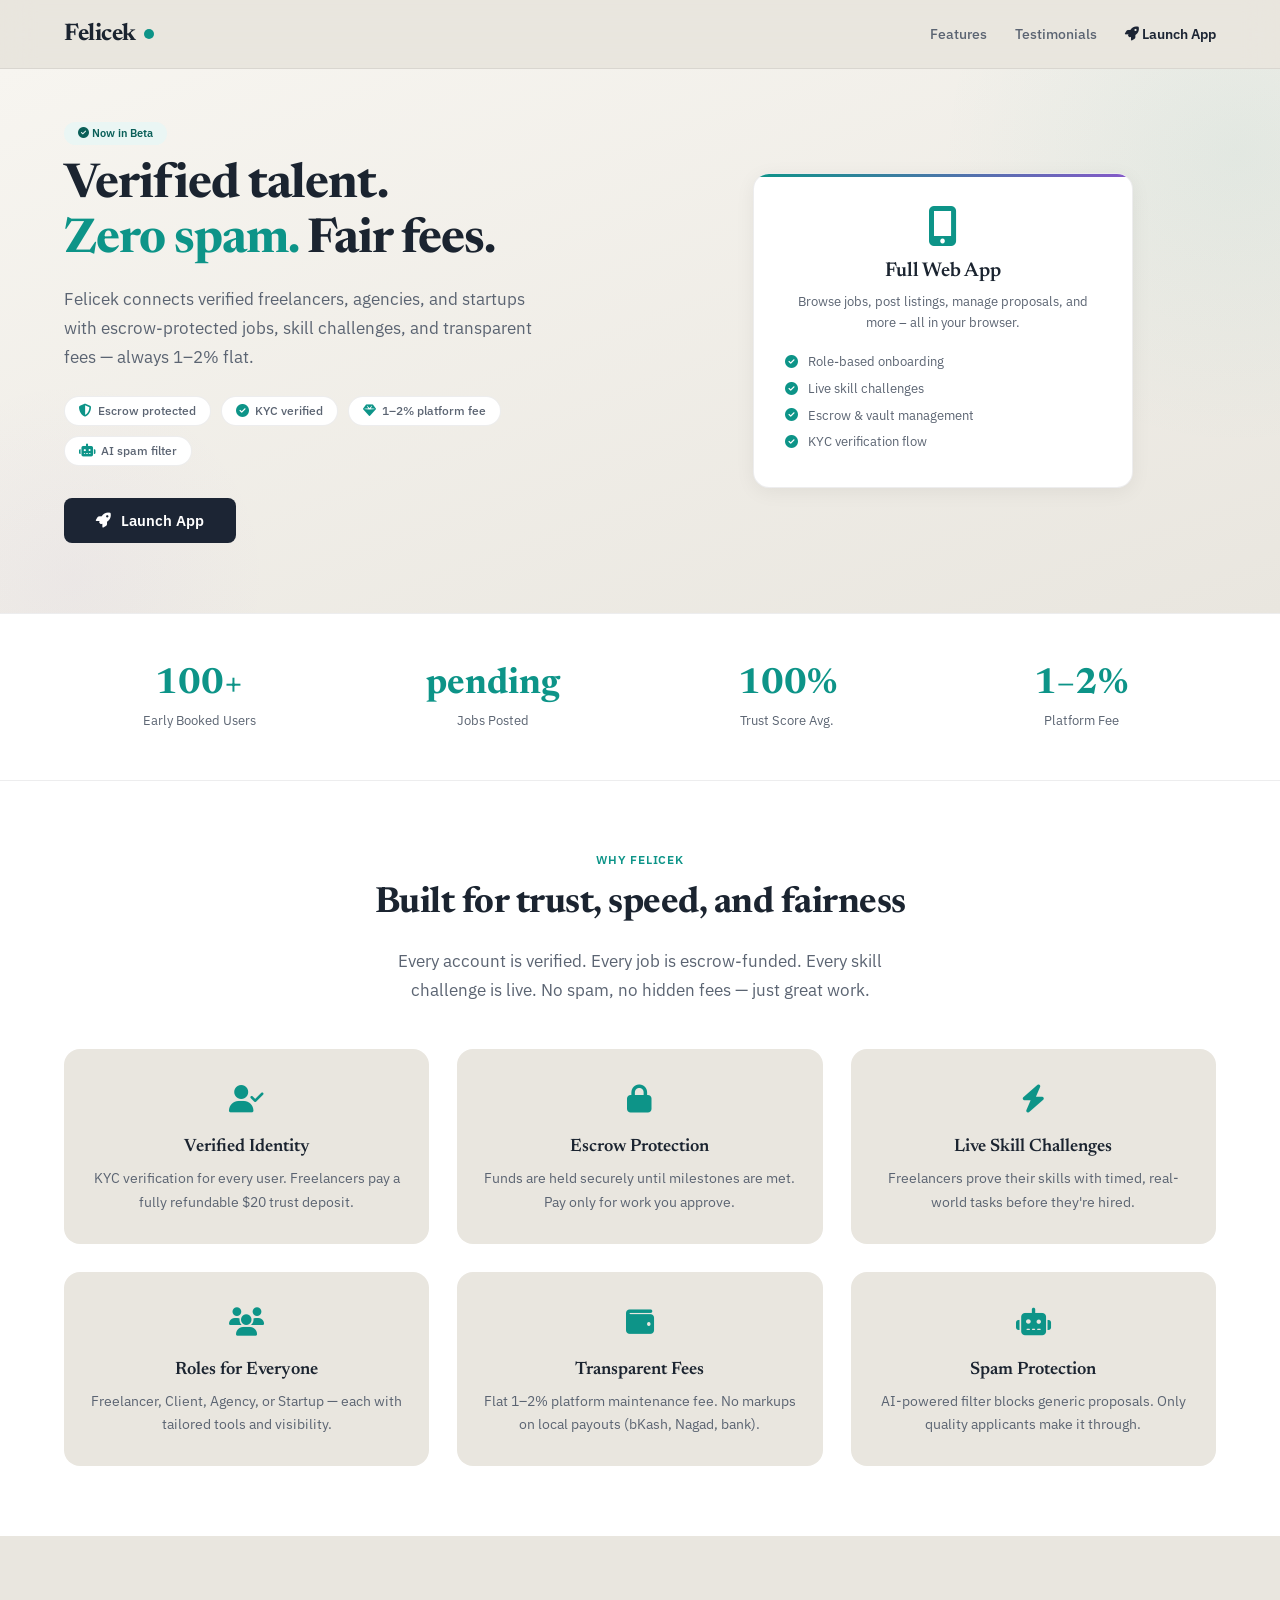
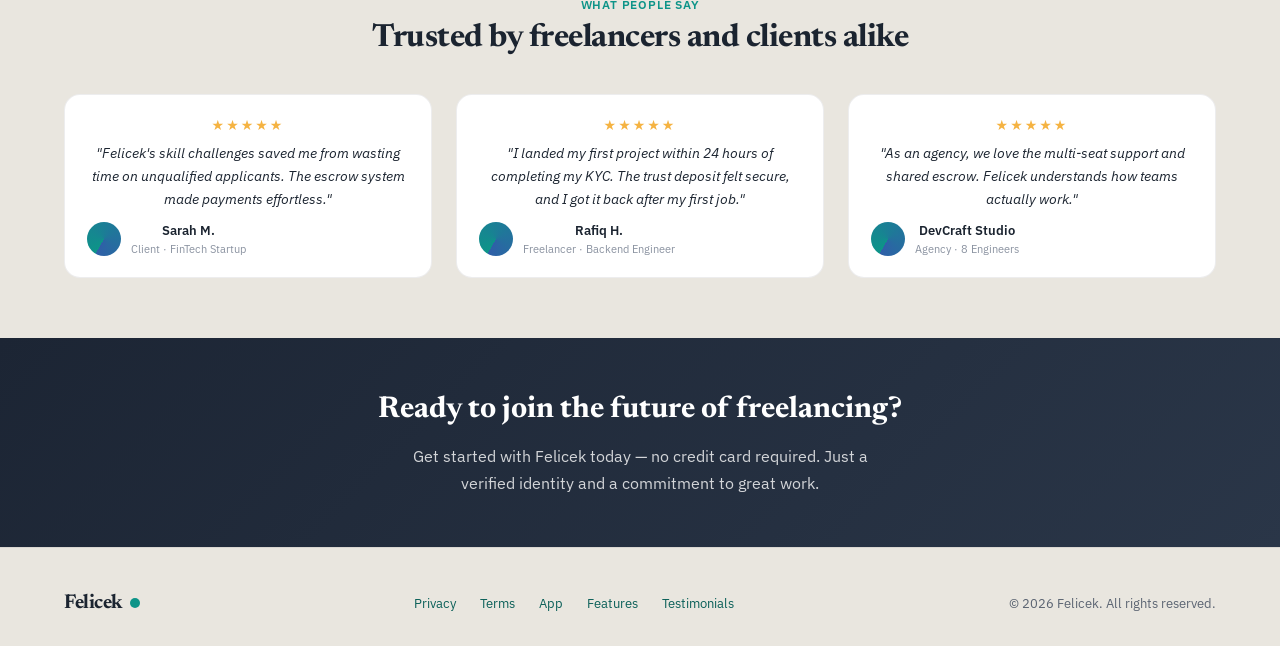
==== commit 9b4f5217: "Update index.html" ====
--- a/index.html
+++ b/index.html
@@ -735,15 +735,15 @@
         <div class="container">
             <div class="stats-grid">
                 <div class="stat-item">
-                    <div class="number">1,200+</div>
-                    <div class="label">Verified Users</div>
+                    <div class="number">100+</div>
+                    <div class="label">Early Booked Users</div>
                 </div>
                 <div class="stat-item">
-                    <div class="number">340+</div>
+                    <div class="number">pending</div>
                     <div class="label">Jobs Posted</div>
                 </div>
                 <div class="stat-item">
-                    <div class="number">98%</div>
+                    <div class="number">100%</div>
                     <div class="label">Trust Score Avg.</div>
                 </div>
                 <div class="stat-item">
@@ -885,4 +885,4 @@
         }
     </script>
 </body>
-</html>+</html>
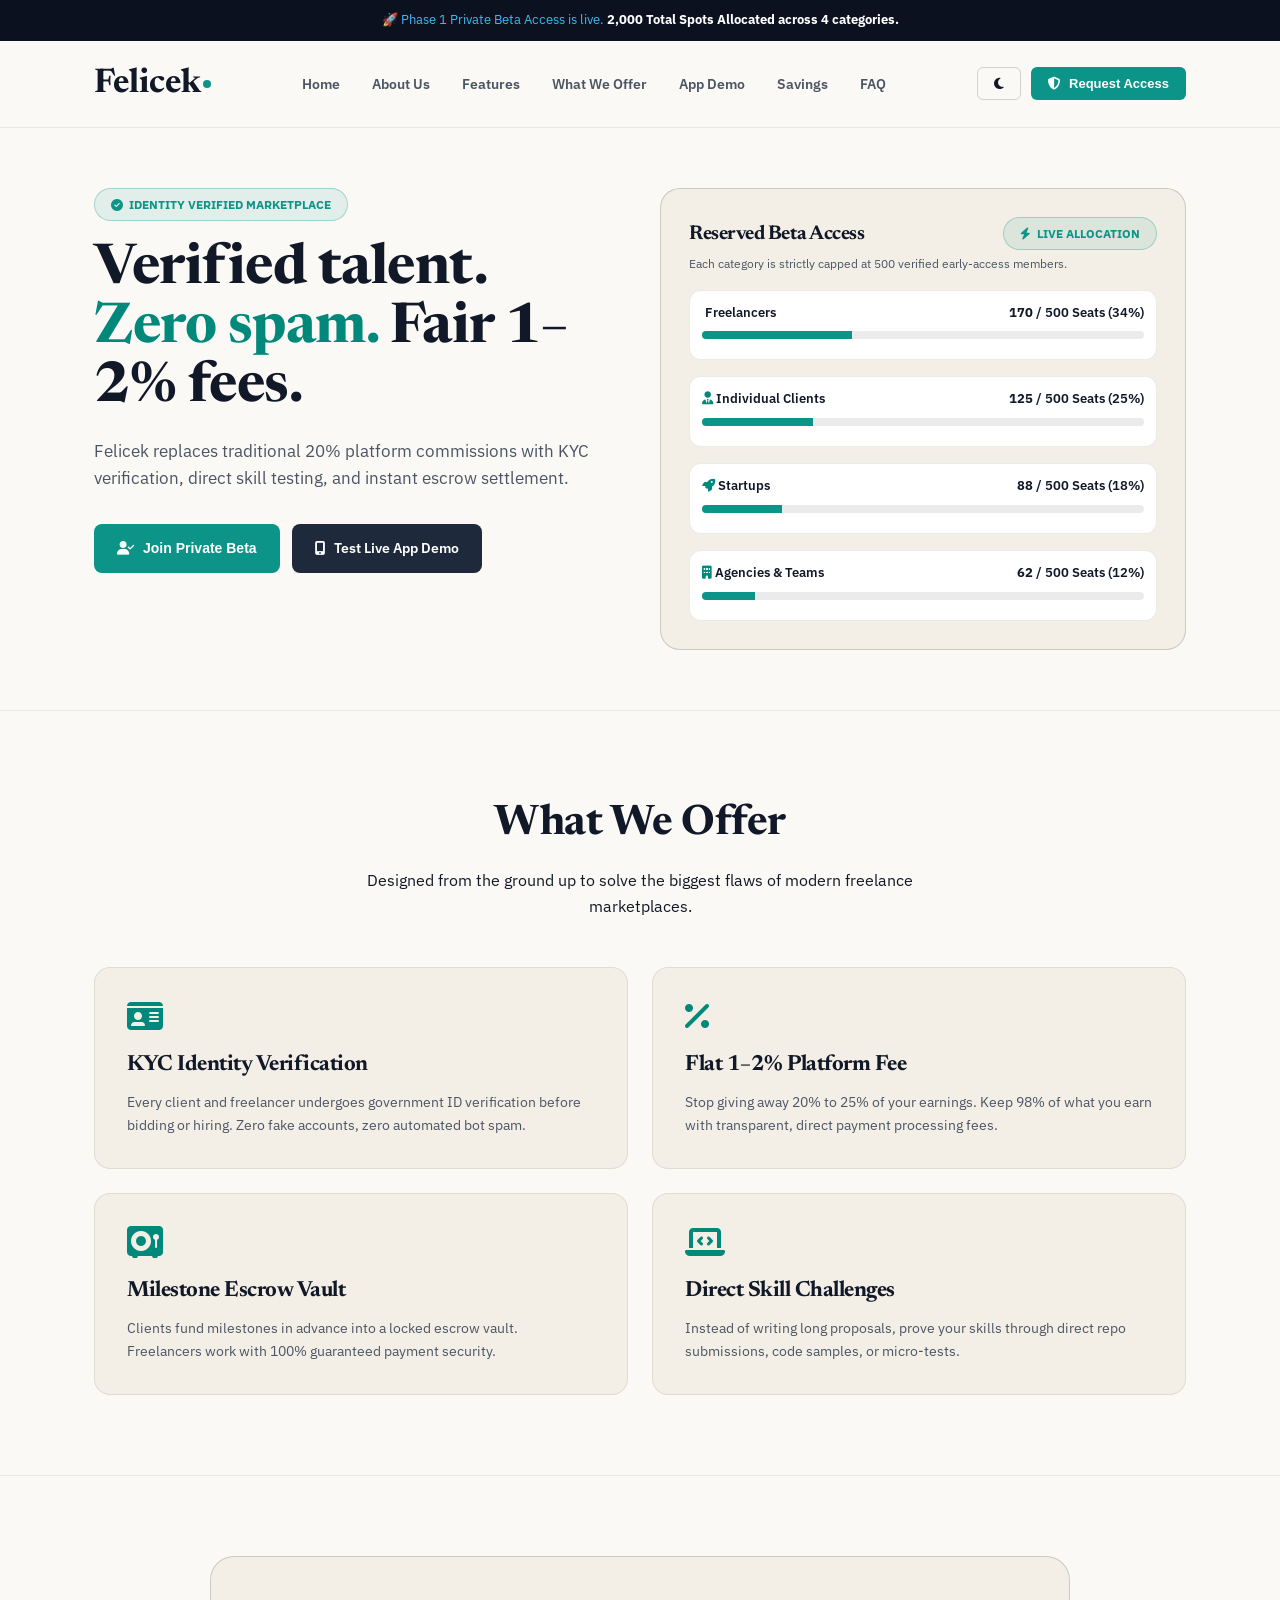
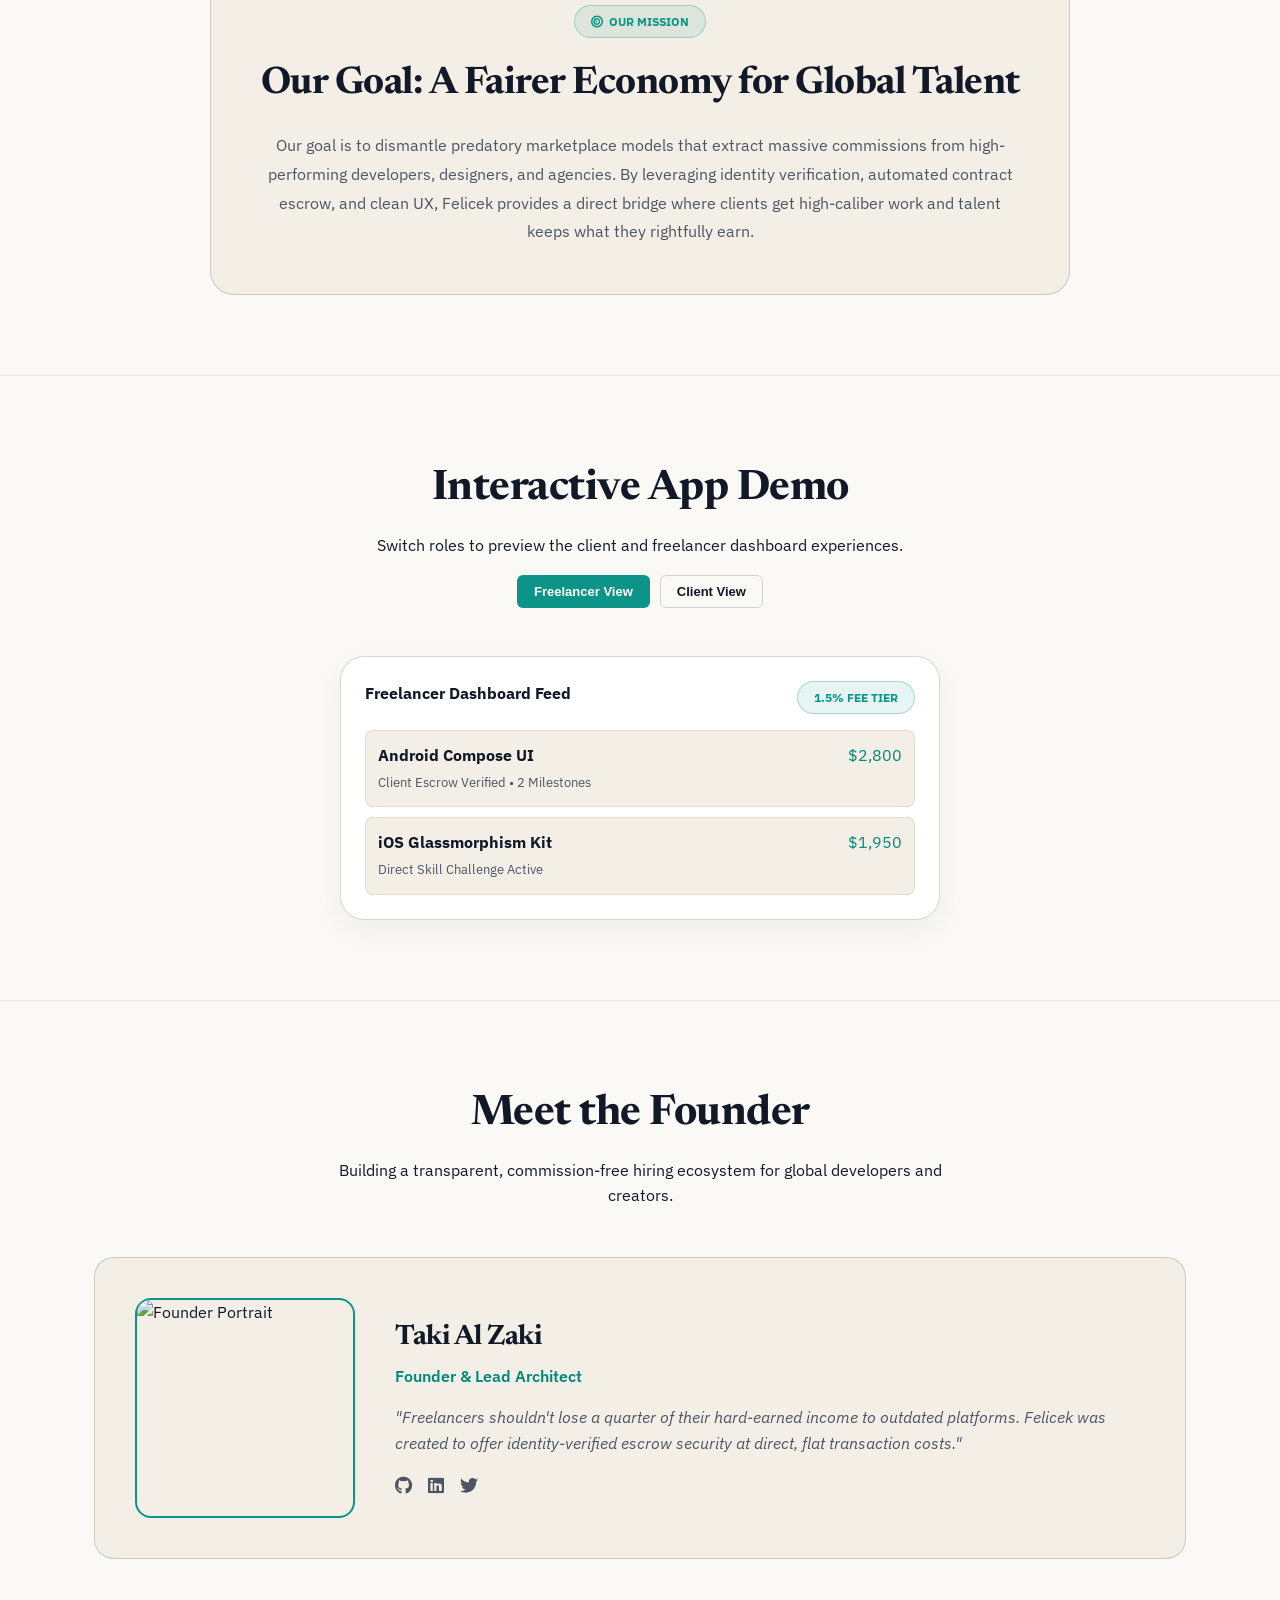
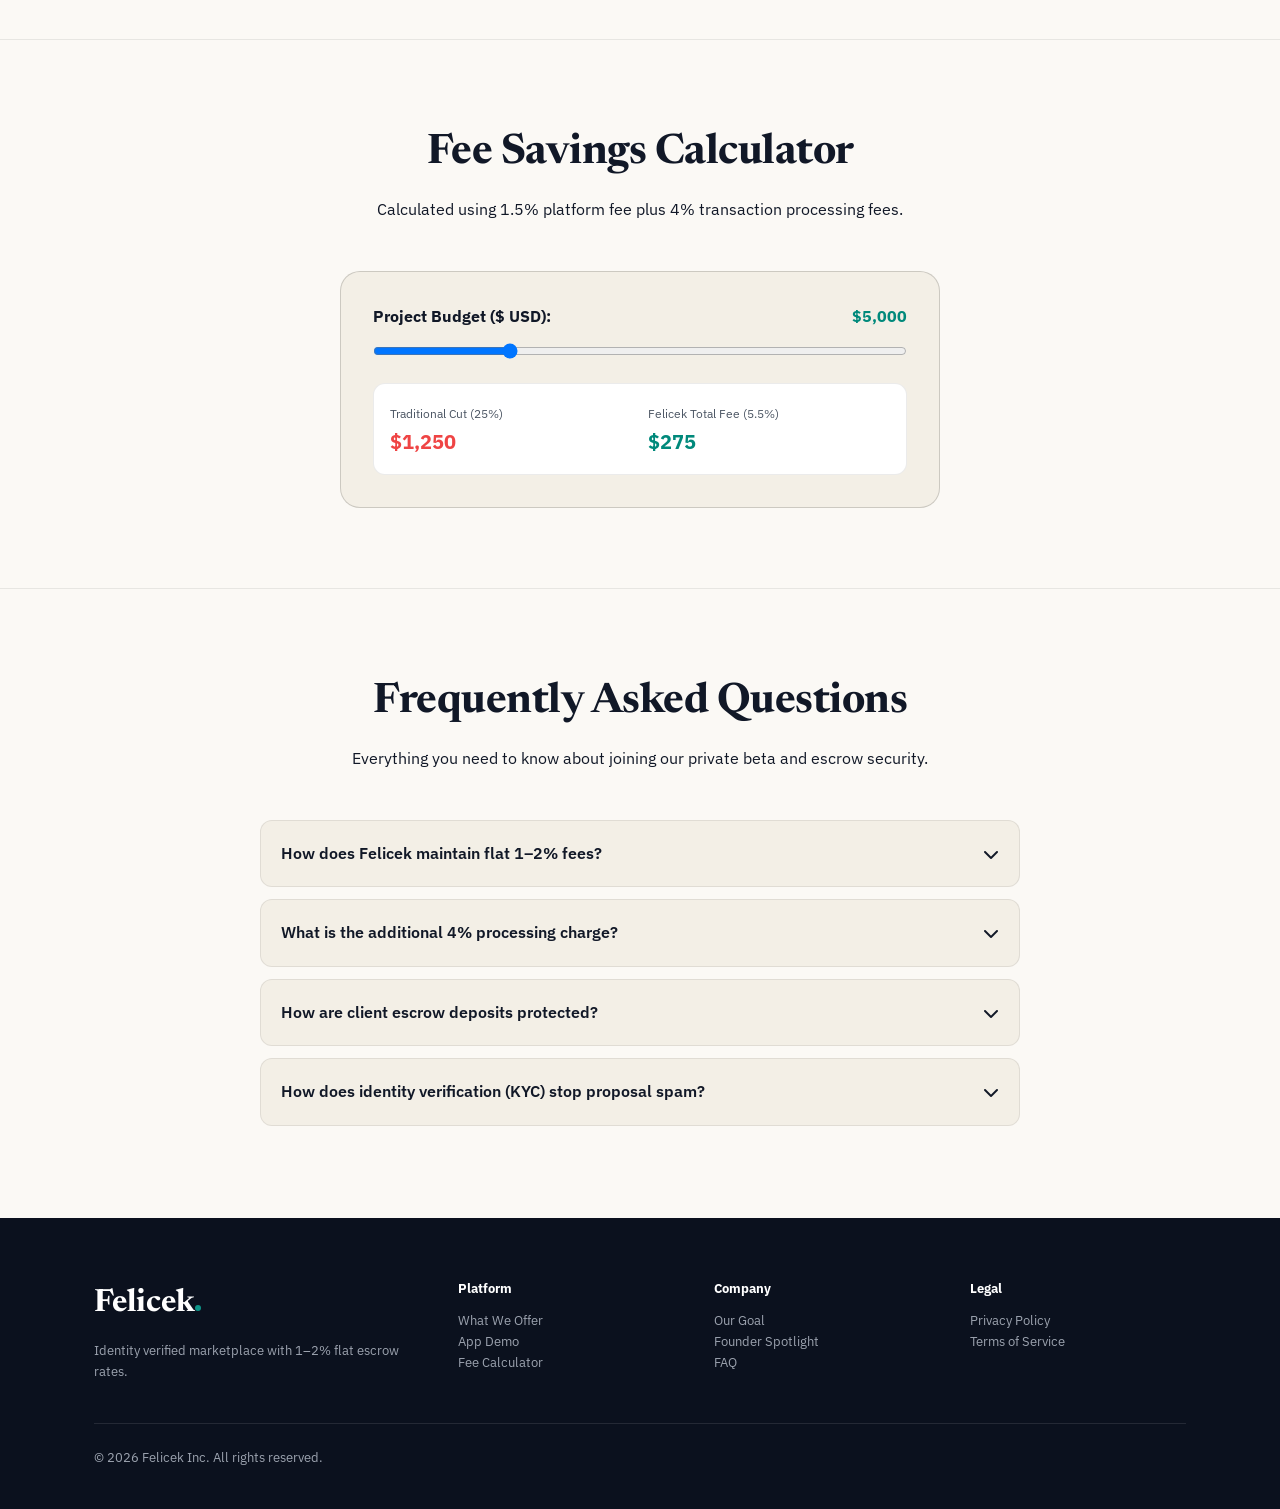
==== commit 1dc925af: "Add files via upload" ====
--- a/index.html
+++ b/index.html
@@ -3,886 +3,1034 @@
 <head>
     <meta charset="UTF-8" />
     <meta name="viewport" content="width=device-width, initial-scale=1.0" />
-    <link rel="icon" type="image/svg+xml" href="favicon.svg" />
-    <title>Felicek — Verified Freelance Platform</title>
-    <link rel="preconnect" href="https://fonts.googleapis.com" />
-    <link rel="preconnect" href="https://fonts.gstatic.com" crossorigin />
-    <link href="https://fonts.googleapis.com/css2?family=Newsreader:opsz,wght@6..72,500;6..72,600;6..72,700&family=IBM+Plex+Sans:wght@400;500;600;700&display=swap" rel="stylesheet" />
-    <link rel="stylesheet" href="https://cdnjs.cloudflare.com/ajax/libs/font-awesome/6.5.0/css/all.min.css" />
-    <link rel="stylesheet" href="style.css" />
-
+    <title>Felicek — Identity Verified Marketplace</title>
+
+    <!-- Typography & Icons -->
+<link rel="preconnect" href="https://fonts.googleapis.com" />
+<link rel="preconnect" href="https://fonts.gstatic.com" crossorigin />
+<link href="https://fonts.googleapis.com/css2?family=IBM+Plex+Sans:wght@400;500;600;700&family=Newsreader:opsz,wght@6..72,600;6..72,700&display=swap" rel="stylesheet" />
+<link rel="stylesheet" href="https://cdnjs.cloudflare.com/ajax/libs/font-awesome/6.5.0/css/all.min.css" />
+<!-- 🚀 সঠিক SVG Favicon লিঙ্ক -->
+<link rel="icon" type="image/svg+xml" href="Felicek.svg?v=1" />
     <style>
-        /* ── Reset / Variables ── */
+        /* ==========================================================================
+           THEME SYSTEM & DESIGN VARIABLES
+           ========================================================================== */
         :root {
-            --bg-page: #e9e6df;
-            --surface: #f7f5f0;
-            --surface-white: #ffffff;
-            --text-primary: #1b2430;
-            --text-secondary: #5b6472;
-            --text-muted: #8a92a0;
+            --bg-light: #fbf9f5;
+            --bg-card: #f3efe6;
+            --bg-card-inner: #ffffff;
+            --bg-dark-footer: #0b111e;
+            
+            --text-main: #111827;
+            --text-muted: #4b5563;
+            --text-footer: #9ca3af;
+            
             --brand-teal: #0d9488;
-            --brand-teal-dark: #0a5f58;
-            --brand-teal-light: #eaf6f4;
-            --brand-navy: #1c2534;
-            --brand-purple: #8659c9;
-            --brand-purple-light: #f1eafb;
-            --brand-blue: #2f5fa8;
-            --border-subtle: rgba(27, 36, 48, 0.08);
-            --radius-card: 16px;
-            --radius-btn: 8px;
-            --shadow-card: 0 4px 20px rgba(0, 0, 0, 0.06);
-            --font-sans: 'IBM Plex Sans', system-ui, -apple-system, sans-serif;
-            --font-serif: 'Newsreader', Georgia, serif;
-            --transition: 0.25s ease;
-        }
-
-        * {
-            margin: 0;
-            padding: 0;
-            box-sizing: border-box;
-        }
-
-        html {
-            scroll-behavior: smooth;
-        }
+            --brand-teal-bright: #00897b;
+            --accent-green: #10b981;
+            --accent-amber: #d97706;
+            
+            --border-light: rgba(0, 0, 0, 0.08);
+            --border-strong: rgba(0, 0, 0, 0.16);
+            --border-teal: rgba(13, 148, 136, 0.3);
+            
+            --font-serif: 'Newsreader', serif;
+            --font-sans: 'IBM Plex Sans', -apple-system, sans-serif;
+            --max-width: 1140px;
+            --transition-smooth: all 0.25s cubic-bezier(0.16, 1, 0.3, 1);
+        }
+
+        body.dark-mode {
+            --bg-light: #0f172a;
+            --bg-card: #1e293b;
+            --bg-card-inner: #0f172a;
+            --text-main: #f8fafc;
+            --text-muted: #94a3b8;
+            --border-light: rgba(255, 255, 255, 0.1);
+            --border-strong: rgba(255, 255, 255, 0.2);
+        }
+
+        *, *::before, *::after { box-sizing: border-box; margin: 0; padding: 0; }
+        html { scroll-behavior: smooth; }
 
         body {
+            background-color: var(--bg-light);
+            color: var(--text-main);
             font-family: var(--font-sans);
-            background: var(--bg-page);
-            color: var(--text-primary);
-            line-height: 1.5;
-            -webkit-font-smoothing: antialiased;
-        }
-
-        a {
-            color: var(--brand-teal-dark);
-            text-decoration: none;
-        }
-        a:hover {
-            color: var(--brand-teal);
-        }
-
-        ::-webkit-scrollbar {
-            display: none;
-        }
+            font-weight: 400;
+            line-height: 1.6;
+            transition: background-color 0.3s ease, color 0.3s ease;
+        }
+
+        a { color: inherit; text-decoration: none; }
+        ul { list-style: none; }
 
         .container {
-            max-width: 1200px;
+            max-width: var(--max-width);
             margin: 0 auto;
             padding: 0 24px;
         }
 
-        .text-center {
-            text-align: center;
-        }
-
-        /* ─── BUTTON – THE ONE AND ONLY ─── */
+        h1, h2, h3, .serif-heading {
+            font-family: var(--font-serif);
+            font-weight: 700;
+            letter-spacing: -0.5px;
+        }
+
+        .text-teal { color: var(--brand-teal-bright) !important; }
+
+        /* Buttons & Badges */
+        .badge-pill {
+            display: inline-flex;
+            align-items: center;
+            gap: 6px;
+            padding: 6px 16px;
+            background: rgba(13, 148, 136, 0.1);
+            border: 1px solid var(--border-teal);
+            border-radius: 99px;
+            font-size: 12px;
+            font-weight: 700;
+            color: var(--brand-teal);
+            text-transform: uppercase;
+        }
+
         .btn {
             display: inline-flex;
             align-items: center;
             justify-content: center;
-            gap: 10px;
-            padding: 12px 32px;
-            border-radius: var(--radius-btn);
+            gap: 8px;
+            padding: 12px 22px;
+            border-radius: 8px;
+            font-size: 14px;
             font-weight: 600;
-            font-size: 15px;
-            font-family: var(--font-sans);
-            border: none;
+            border: 1px solid transparent;
             cursor: pointer;
-            transition: background 0.2s, transform 0.15s;
-            text-decoration: none;
-            line-height: 1.4;
-            background: var(--brand-navy);
-            color: #fff;
-        }
-
-        .btn:hover {
-            background: #2a3648;
-            transform: translateY(-2px);
-        }
-
-        /* ─── HEADER ─── */
-        .site-header {
-            padding: 16px 0;
-            background: rgba(233, 230, 223, 0.85);
-            backdrop-filter: blur(16px);
-            -webkit-backdrop-filter: blur(16px);
+            transition: var(--transition-smooth);
+        }
+        .btn-sm { padding: 8px 16px; font-size: 13px; border-radius: 6px; }
+        .btn-teal { background: var(--brand-teal); color: #ffffff; }
+        .btn-teal:hover { background: var(--brand-teal-bright); transform: translateY(-2px); }
+        .btn-outline { background: transparent; border: 1px solid var(--border-strong); color: var(--text-main); }
+        .btn-navy { background: #1e293b; color: #ffffff; }
+
+        /* Header */
+        header.site-header {
             position: sticky;
             top: 0;
             z-index: 100;
-            border-bottom: 1px solid var(--border-subtle);
-        }
-
-        .site-header .container {
-            display: flex;
+            background: var(--bg-light);
+            border-bottom: 1px solid var(--border-light);
+            padding: 16px 0;
+        }
+        .header-inner { display: flex; align-items: center; justify-content: space-between; }
+        .logo { font-family: var(--font-serif); font-size: 34px; font-weight: 700; display: flex; align-items: center; }
+        .logo .dot { width: 8px; height: 8px; background-color: var(--brand-teal); border-radius: 50%; display: inline-block; margin-left: 2px; }
+        .nav-links { display: flex; gap: 32px; font-size: 14px; font-weight: 600; color: var(--text-muted); }
+
+        /* Hero */
+        .hero { padding: 60px 0; }
+        .hero-grid { display: grid; grid-template-columns: 1fr 1fr; gap: 40px; align-items: flex-start; }
+        .hero-title { font-size: 56px; line-height: 1.05; margin: 20px 0; }
+        .hero-subtitle { font-size: 17px; color: var(--text-muted); margin-bottom: 32px; }
+
+        /* Categorized Beta Access Cards */
+        .beta-card {
+            background: var(--bg-card);
+            border: 1px solid var(--border-strong);
+            border-radius: 20px;
+            padding: 28px;
+        }
+        .seat-row {
+            margin-top: 16px;
+            padding: 12px;
+            background: var(--bg-card-inner);
+            border-radius: 12px;
+            border: 1px solid var(--border-light);
+        }
+        .progress-bar-container { height: 8px; background: rgba(0,0,0,0.08); border-radius: 99px; overflow: hidden; margin: 8px 0; }
+        .progress-bar-fill { height: 100%; background: var(--brand-teal); transition: width 0.4s ease; }
+
+        /* Section Layouts */
+        .section-padding { padding: 80px 0; border-top: 1px solid var(--border-light); }
+        .section-header { text-align: center; max-width: 640px; margin: 0 auto 48px auto; }
+        .section-header h2 { font-size: 42px; margin-bottom: 10px; }
+
+        /* Founder Section */
+        .founder-card {
+            background: var(--bg-card);
+            border-radius: 20px;
+            border: 1px solid var(--border-strong);
+            padding: 40px;
+            display: grid;
+            grid-template-columns: 220px 1fr;
+            gap: 40px;
             align-items: center;
-            justify-content: space-between;
-        }
-
-        .logo {
-            font-family: var(--font-serif);
-            font-size: 24px;
-            font-weight: 700;
-            color: var(--text-primary);
-            letter-spacing: -0.5px;
-            display: flex;
-            align-items: center;
-            gap: 8px;
+        }
+        .founder-img {
+            width: 100%;
+            height: 220px;
+            border-radius: 16px;
+            object-fit: cover;
+            border: 2px solid var(--brand-teal);
+        }
+
+        /* FAQ Accordion */
+        .faq-item {
+            background: var(--bg-card);
+            border: 1px solid var(--border-light);
+            border-radius: 12px;
+            margin-bottom: 12px;
+            overflow: hidden;
+        }
+        .faq-question {
+            padding: 20px;
+            font-size: 16px;
+            font-weight: 600;
             cursor: pointer;
-        }
-
-        .logo .dot {
-            width: 10px;
-            height: 10px;
-            border-radius: 50%;
-            background: var(--brand-teal);
-            display: inline-block;
-        }
-
-        .nav-links {
-            display: flex;
-            align-items: center;
-            gap: 28px;
-            list-style: none;
-            font-size: 14px;
-            font-weight: 500;
-        }
-
-        .nav-links a {
-            color: var(--text-secondary);
-            transition: var(--transition);
-        }
-
-        .nav-links a:hover {
-            color: var(--text-primary);
-        }
-
-        /* The ONE button in the nav – no special styling, just a regular link */
-        .nav-launch {
-            color: var(--brand-navy) !important;
-            font-weight: 600;
-        }
-
-        .mobile-menu-toggle {
-            display: none;
-            font-size: 22px;
-            background: none;
-            border: none;
-            cursor: pointer;
-            color: var(--text-primary);
-        }
-
-        /* ─── HERO ─── */
-        .hero {
-            padding: 50px 0 70px;
-            position: relative;
-            background: linear-gradient(160deg, var(--surface) 0%, var(--bg-page) 100%);
-            overflow: hidden;
-        }
-
-        .hero::before {
-            content: '';
-            position: absolute;
-            top: -40%;
-            right: -20%;
-            width: 600px;
-            height: 600px;
-            border-radius: 50%;
-            background: radial-gradient(circle, rgba(13, 148, 136, 0.06) 0%, transparent 70%);
-            pointer-events: none;
-        }
-
-        .hero::after {
-            content: '';
-            position: absolute;
-            bottom: -30%;
-            left: -10%;
-            width: 400px;
-            height: 400px;
-            border-radius: 50%;
-            background: radial-gradient(circle, rgba(134, 89, 201, 0.04) 0%, transparent 70%);
-            pointer-events: none;
-        }
-
-        .hero .container {
-            position: relative;
-            z-index: 2;
-        }
-
-        .hero-grid {
-            display: grid;
-            grid-template-columns: 1fr 1fr;
-            gap: 60px;
-            align-items: center;
-        }
-
-        .hero-content .beta-badge {
-            display: inline-block;
-            background: var(--brand-teal-light);
-            color: var(--brand-teal-dark);
-            padding: 3px 14px;
-            border-radius: 60px;
-            font-size: 11px;
-            font-weight: 600;
-            margin-bottom: 14px;
-        }
-
-        .hero-content h1 {
-            font-family: var(--font-serif);
-            font-size: 48px;
-            font-weight: 700;
-            line-height: 1.15;
-            letter-spacing: -1px;
-        }
-
-        .hero-content h1 span {
-            color: var(--brand-teal);
-        }
-
-        .hero-content p {
-            font-size: 17px;
-            color: var(--text-secondary);
-            max-width: 480px;
-            margin: 16px 0 24px;
-            line-height: 1.7;
-        }
-
-        .hero-badges {
-            display: flex;
-            flex-wrap: wrap;
-            gap: 10px;
-            margin-bottom: 32px;
-        }
-
-        .hero-badge {
-            display: inline-flex;
-            align-items: center;
-            gap: 6px;
-            font-size: 12px;
-            font-weight: 500;
-            padding: 5px 14px;
-            border-radius: 60px;
-            background: var(--surface-white);
-            border: 1px solid var(--border-subtle);
-            color: var(--text-secondary);
-        }
-
-        .hero-badge i {
-            color: var(--brand-teal);
-            font-size: 13px;
-        }
-
-        /* ─── APP PREVIEW CARD (no button inside) ─── */
-        .app-preview-card {
-            background: var(--surface-white);
-            border-radius: var(--radius-card);
-            padding: 32px 28px;
-            text-align: center;
-            border: 1px solid var(--border-subtle);
-            box-shadow: var(--shadow-card);
-            max-width: 380px;
-            width: 100%;
-            transition: var(--transition);
-            position: relative;
-            overflow: hidden;
-        }
-
-        .app-preview-card::before {
-            content: '';
-            position: absolute;
-            top: 0;
-            left: 0;
-            right: 0;
-            height: 3px;
-            background: linear-gradient(90deg, var(--brand-teal), var(--brand-purple));
-        }
-
-        .app-preview-card:hover {
-            transform: translateY(-4px);
-            box-shadow: 0 12px 40px rgba(0, 0, 0, 0.08);
-        }
-
-        .app-preview-card i {
-            font-size: 40px;
-            color: var(--brand-teal);
-            margin-bottom: 10px;
-            display: block;
-        }
-
-        .app-preview-card h3 {
-            font-family: var(--font-serif);
-            font-size: 20px;
-            font-weight: 600;
-            margin-bottom: 6px;
-        }
-
-        .app-preview-card p {
-            color: var(--text-secondary);
-            font-size: 13px;
-            margin: 6px 0 14px;
-            line-height: 1.6;
-        }
-
-        .app-preview-card .feature-list {
-            text-align: left;
-            margin: 8px 0 0;
-            padding: 0;
-            list-style: none;
-        }
-
-        .app-preview-card .feature-list li {
-            font-size: 12.5px;
-            color: var(--text-secondary);
-            padding: 4px 0;
-            display: flex;
-            align-items: center;
-            gap: 8px;
-        }
-
-        .app-preview-card .feature-list li i {
-            font-size: 13px;
-            color: var(--brand-teal);
-            margin: 0;
-            width: 18px;
-            text-align: center;
-        }
-
-        /* ─── STATS ─── */
-        .stats-section {
-            padding: 50px 0;
-            background: var(--surface-white);
-            border-top: 1px solid var(--border-subtle);
-            border-bottom: 1px solid var(--border-subtle);
-        }
-
-        .stats-grid {
-            display: grid;
-            grid-template-columns: repeat(4, 1fr);
-            gap: 24px;
-            text-align: center;
-        }
-
-        .stat-item .number {
-            font-family: var(--font-serif);
-            font-size: 36px;
-            font-weight: 700;
-            color: var(--brand-teal);
-            line-height: 1.2;
-        }
-
-        .stat-item .label {
-            font-size: 13px;
-            color: var(--text-secondary);
-            margin-top: 4px;
-        }
-
-        /* ─── FEATURES ─── */
-        .features {
-            padding: 70px 0;
-            background: var(--surface-white);
-        }
-
-        .section-label {
-            font-size: 12px;
-            text-transform: uppercase;
-            letter-spacing: 0.8px;
-            color: var(--brand-teal);
-            font-weight: 600;
-        }
-
-        .features h2 {
-            font-family: var(--font-serif);
-            font-size: 36px;
-            font-weight: 700;
-            margin: 8px 0 16px;
-            letter-spacing: -0.5px;
-        }
-
-        .features .sub {
-            color: var(--text-secondary);
-            font-size: 17px;
-            max-width: 560px;
-            margin: 0 auto 44px;
-            line-height: 1.7;
-        }
-
-        .features-grid {
-            display: grid;
-            grid-template-columns: repeat(3, 1fr);
-            gap: 28px;
-        }
-
-        .feature-card {
-            background: var(--bg-page);
-            border-radius: var(--radius-card);
-            padding: 28px 24px;
-            transition: var(--transition);
-            border: 1px solid transparent;
-        }
-
-        .feature-card:hover {
-            border-color: var(--brand-teal);
-            transform: translateY(-4px);
-            box-shadow: var(--shadow-card);
-        }
-
-        .feature-card .icon {
-            font-size: 28px;
-            color: var(--brand-teal);
-            margin-bottom: 14px;
-        }
-
-        .feature-card h3 {
-            font-family: var(--font-serif);
-            font-size: 18px;
-            font-weight: 600;
-            margin-bottom: 6px;
-        }
-
-        .feature-card p {
-            font-size: 14px;
-            color: var(--text-secondary);
-            line-height: 1.7;
-        }
-
-        /* ─── TESTIMONIALS ─── */
-        .testimonials-section {
-            padding: 60px 0;
-            background: var(--bg-page);
-        }
-
-        .testimonials-grid {
-            display: grid;
-            grid-template-columns: repeat(3, 1fr);
-            gap: 24px;
-            margin-top: 32px;
-        }
-
-        .testimonial-card {
-            background: var(--surface-white);
-            border-radius: var(--radius-card);
-            padding: 20px 22px;
-            border: 1px solid var(--border-subtle);
-            transition: var(--transition);
-        }
-
-        .testimonial-card:hover {
-            border-color: var(--brand-teal);
-            transform: translateY(-3px);
-        }
-
-        .testimonial-card .stars {
-            color: #f5b342;
-            font-size: 14px;
-            letter-spacing: 2px;
-            margin-bottom: 6px;
-        }
-
-        .testimonial-card .quote {
-            font-size: 13.5px;
-            color: var(--text-primary);
-            line-height: 1.7;
-            margin-bottom: 10px;
-            font-style: italic;
-        }
-
-        .testimonial-card .author {
-            display: flex;
-            align-items: center;
-            gap: 10px;
-        }
-
-        .testimonial-card .author .avatar {
-            width: 34px;
-            height: 34px;
-            border-radius: 50%;
-            background: conic-gradient(from 210deg, var(--brand-teal), var(--brand-blue));
-            flex-shrink: 0;
-        }
-
-        .testimonial-card .author .name {
-            font-size: 13px;
-            font-weight: 600;
-        }
-
-        .testimonial-card .author .role {
-            font-size: 11px;
-            color: var(--text-muted);
-        }
-
-        /* ─── CTA BANNER – no button, just text ─── */
-        .cta-banner {
-            padding: 50px 0;
-            background: linear-gradient(135deg, var(--brand-navy) 0%, #2a3648 100%);
-            color: #fff;
-            text-align: center;
-        }
-
-        .cta-banner h2 {
-            font-family: var(--font-serif);
-            font-size: 30px;
-            font-weight: 700;
-            margin-bottom: 10px;
-        }
-
-        .cta-banner p {
-            font-size: 16px;
-            opacity: 0.8;
-            max-width: 500px;
-            margin: 0 auto 0;
-            line-height: 1.7;
-        }
-
-        /* ─── FOOTER ─── */
-        .site-footer {
-            padding: 40px 0 28px;
-            background: var(--bg-page);
-            border-top: 1px solid var(--border-subtle);
-        }
-
-        .site-footer .container {
             display: flex;
             justify-content: space-between;
             align-items: center;
-            flex-wrap: wrap;
-            gap: 20px;
-        }
-
-        .site-footer .logo {
-            font-size: 20px;
-        }
-
-        .site-footer .copy {
-            font-size: 13px;
-            color: var(--text-secondary);
-        }
-
-        .footer-links {
-            display: flex;
+        }
+        .faq-answer {
+            padding: 0 20px 20px 20px;
+            font-size: 14px;
+            color: var(--text-muted);
+            display: none;
+        }
+        .faq-item.active .faq-answer { display: block; }
+        .faq-item.active .faq-question i { transform: rotate(180deg); }
+
+        /* Interactive Simulator */
+        .sim-shell {
+            background: var(--bg-card-inner);
+            border: 1px solid var(--border-strong);
+            border-radius: 24px;
+            padding: 24px;
+            box-shadow: 0 10px 30px rgba(0,0,0,0.05);
+        }
+
+        /* Offer Grid */
+        .offer-grid {
+            display: grid;
+            grid-template-columns: repeat(2, 1fr);
             gap: 24px;
-            font-size: 13px;
-            color: var(--text-secondary);
-        }
-
-        .footer-links a:hover {
-            color: var(--text-primary);
-        }
-
-        /* ─── RESPONSIVE ─── */
-        @media (max-width: 1024px) {
-            .hero-grid {
-                grid-template-columns: 1fr;
-                text-align: center;
-            }
-            .hero-content p {
-                margin-left: auto;
-                margin-right: auto;
-            }
-            .hero-badges {
-                justify-content: center;
-            }
-            .stats-grid {
-                grid-template-columns: repeat(2, 1fr);
-            }
-            .testimonials-grid {
-                grid-template-columns: repeat(2, 1fr);
-            }
-            .cta-banner {
-                padding: 40px 0;
-            }
-            .cta-banner h2 {
-                font-size: 26px;
-            }
-        }
-
-        @media (max-width: 768px) {
-            .nav-links {
-                display: none;
-            }
-            .mobile-menu-toggle {
-                display: block;
-            }
-            .nav-links.open {
-                display: flex;
-                flex-direction: column;
-                position: absolute;
-                top: 100%;
-                left: 0;
-                right: 0;
-                background: var(--bg-page);
-                padding: 20px 24px;
-                border-bottom: 1px solid var(--border-subtle);
-                gap: 16px;
-                align-items: stretch;
-            }
-            .hero {
-                padding: 30px 0 40px;
-            }
-            .hero-content h1 {
-                font-size: 32px;
-            }
-            .app-preview-card {
-                padding: 24px 18px;
-                max-width: 100%;
-            }
-            .stat-item .number {
-                font-size: 28px;
-            }
-            .testimonials-grid {
-                grid-template-columns: 1fr;
-            }
-            .stats-grid {
-                grid-template-columns: 1fr 1fr;
-                gap: 12px;
-            }
-            .features h2 {
-                font-size: 28px;
-            }
-            .features-grid {
-                grid-template-columns: 1fr;
-            }
-            .site-footer .container {
-                flex-direction: column;
-                text-align: center;
-            }
-            .cta-banner h2 {
-                font-size: 22px;
-            }
-        }
-
-        @media (max-width: 480px) {
-            .hero-content h1 {
-                font-size: 26px;
-            }
-            .btn {
-                width: 100%;
-                justify-content: center;
-                padding: 12px 20px;
-            }
-            .stats-grid {
-                grid-template-columns: 1fr 1fr;
-                gap: 8px;
-            }
-            .stat-item .number {
-                font-size: 22px;
-            }
-            .app-preview-card {
-                padding: 18px 14px;
-            }
+        }
+        .offer-card {
+            background: var(--bg-card);
+            border: 1px solid var(--border-light);
+            border-radius: 16px;
+            padding: 32px;
+        }
+
+        /* Modal Form */
+        .modal-overlay {
+            position: fixed;
+            top: 0; left: 0; right: 0; bottom: 0;
+            background: rgba(0,0,0,0.65);
+            display: none;
+            align-items: center;
+            justify-content: center;
+            z-index: 1000;
+        }
+        .modal-overlay.active { display: flex; }
+        .modal-content {
+            background: var(--bg-card);
+            padding: 32px;
+            border-radius: 20px;
+            max-width: 500px;
+            width: 90%;
+            border: 1px solid var(--border-strong);
+            position: relative;
+            max-height: 90vh;
+            overflow-y: auto;
+        }
+        .modal-close { position: absolute; top: 16px; right: 20px; font-size: 22px; cursor: pointer; }
+
+        .form-group { margin-bottom: 16px; }
+        .form-group label { display: block; font-size: 13px; font-weight: 600; margin-bottom: 6px; }
+        .form-group input, .form-group select {
+            width: 100%;
+            padding: 12px;
+            border-radius: 8px;
+            border: 1px solid var(--border-strong);
+            background: var(--bg-card-inner);
+            color: var(--text-main);
+            font-family: var(--font-sans);
+            font-size: 14px;
+        }
+
+        /* Dark Footer */
+        footer.site-footer {
+            background-color: var(--bg-dark-footer);
+            color: #ffffff;
+            padding: 60px 0 40px 0;
+        }
+        .footer-grid { display: grid; grid-template-columns: 1.5fr 1fr 1fr 1fr; gap: 40px; padding-bottom: 40px; border-bottom: 1px solid rgba(255,255,255,0.1); }
+        .footer-logo { font-family: var(--font-serif); font-size: 32px; font-weight: 700; color: #ffffff; margin-bottom: 12px; }
+        .footer-logo .dot { width: 6px; height: 6px; background: var(--brand-teal); display: inline-block; border-radius: 50%; }
+
+        @media (max-width: 900px) {
+            .hero-grid, .founder-card, .offer-grid { grid-template-columns: 1fr; }
+            .footer-grid { grid-template-columns: 1fr 1fr; }
+            .nav-links { display: none; }
         }
     </style>
 </head>
 <body>
 
-    <!-- ─── HEADER ─── -->
+    <!-- TOP ANNOUNCEMENT BANNER -->
+    <div style="background: #0b111e; color: #38bdf8; text-align: center; padding: 10px; font-size: 13px;">
+        🚀 Phase 1 Private Beta Access is live. <strong style="color: #fff;">2,000 Total Spots Allocated across 4 categories.</strong>
+    </div>
+
+    <!-- HEADER -->
     <header class="site-header">
+        <div class="container header-inner">
+            <a href="#" class="logo">Felicek<span class="dot"></span></a>
+            
+            <ul class="nav-links">
+            <li><a href="index.html" class="active">Home</a></li>
+            <li><a href="about.html">About Us</a></li>
+            <li><a href="features.html">Features</a></li>
+            <li><a href="offer.html">What We Offer</a></li>
+            <li><a href="#demo">App Demo</a></li>
+            <li><a href="calculator.html">Savings</a></li>
+            <li><a href="faq.html">FAQ</a></li>
+        </ul>
+
+            <div style="display: flex; gap: 10px;">
+                <button class="btn btn-outline btn-sm" id="themeToggleBtn"><i class="fas fa-moon"></i></button>
+                <button class="btn btn-teal btn-sm trigger-beta-modal"><i class="fas fa-shield-alt"></i> Request Access</button>
+            </div>
+        </div>
+    </header>
+
+    <!-- HERO SECTION -->
+    <section class="hero">
+        <div class="container hero-grid">
+            <div>
+                <span class="badge-pill"><i class="fas fa-check-circle"></i> Identity Verified Marketplace</span>
+                <h1 class="hero-title">Verified talent.<br /><span class="text-teal">Zero spam.</span> Fair 1–2% fees.</h1>
+                <p class="hero-subtitle">
+                    Felicek replaces traditional 20% platform commissions with KYC verification, direct skill testing, and instant escrow settlement.
+                </p>
+
+                <div style="display: flex; gap: 12px;">
+                    <button class="btn btn-teal trigger-beta-modal"><i class="fas fa-user-check"></i> Join Private Beta</button>
+                    <a href="#demo" class="btn btn-navy"><i class="fas fa-mobile-alt"></i> Test Live App Demo</a>
+                </div>
+            </div>
+
+            <!-- CATEGORIZED SEAT COUNTERS (500 SEATS EACH) -->
+            <div class="beta-card">
+                <div style="display: flex; justify-content: space-between; align-items: center;">
+                    <h3 style="font-size: 20px;">Reserved Beta Access</h3>
+                    <span class="badge-pill"><i class="fas fa-bolt"></i> Live Allocation</span>
+                </div>
+                <p style="font-size: 12px; color: var(--text-muted); margin-top: 4px;">Each category is strictly capped at 500 verified early-access members.</p>
+
+                <!-- Freelancers Counter -->
+                <div class="seat-row">
+                    <div style="display: flex; justify-content: space-between; font-size: 13px; font-weight: 600;">
+                        <span><i class="fas fa-user-code text-teal"></i> Freelancers</span>
+                        <span><strong id="freelancerCount">170</strong> / 500 Seats (<span id="freelancerPct">34</span>%)</span>
+                    </div>
+                    <div class="progress-bar-container">
+                        <div class="progress-bar-fill" id="freelancerFill" style="width: 34%;"></div>
+                    </div>
+                </div>
+
+                <!-- Clients Counter -->
+                <div class="seat-row">
+                    <div style="display: flex; justify-content: space-between; font-size: 13px; font-weight: 600;">
+                        <span><i class="fas fa-user-tie text-teal"></i> Individual Clients</span>
+                        <span><strong id="clientCount">125</strong> / 500 Seats (<span id="clientPct">25</span>%)</span>
+                    </div>
+                    <div class="progress-bar-container">
+                        <div class="progress-bar-fill" id="clientFill" style="width: 25%;"></div>
+                    </div>
+                </div>
+
+                <!-- Startups Counter -->
+                <div class="seat-row">
+                    <div style="display: flex; justify-content: space-between; font-size: 13px; font-weight: 600;">
+                        <span><i class="fas fa-rocket text-teal"></i> Startups</span>
+                        <span><strong id="startupCount">88</strong> / 500 Seats (<span id="startupPct">18</span>%)</span>
+                    </div>
+                    <div class="progress-bar-container">
+                        <div class="progress-bar-fill" id="startupFill" style="width: 18%;"></div>
+                    </div>
+                </div>
+
+                <!-- Agencies Counter -->
+                <div class="seat-row">
+                    <div style="display: flex; justify-content: space-between; font-size: 13px; font-weight: 600;">
+                        <span><i class="fas fa-building text-teal"></i> Agencies & Teams</span>
+                        <span><strong id="agencyCount">62</strong> / 500 Seats (<span id="agencyPct">12</span>%)</span>
+                    </div>
+                    <div class="progress-bar-container">
+                        <div class="progress-bar-fill" id="agencyFill" style="width: 12%;"></div>
+                    </div>
+                </div>
+            </div>
+        </div>
+    </section>
+
+    <!-- WHAT WE OFFER SECTION -->
+    <section class="section-padding" id="offer">
         <div class="container">
-            <a href="index.html" class="logo">
-                <span>Felicek</span>
-                <span class="dot"></span>
-            </a>
-            <button class="mobile-menu-toggle" id="menuToggle" aria-label="Toggle menu">
-                <i class="fas fa-bars"></i>
-            </button>
-            <ul class="nav-links" id="navLinks">
-                <li><a href="#features">Features</a></li>
-                <li><a href="#testimonials">Testimonials</a></li>
-                <li><a href="app.html" class="nav-launch"><i class="fas fa-rocket"></i> Launch App</a></li>
-            </ul>
-        </div>
-    </header>
-
-    <!-- ─── HERO ─── -->
-    <section class="hero">
+            <div class="section-header">
+                <h2>What We Offer</h2>
+                <p>Designed from the ground up to solve the biggest flaws of modern freelance marketplaces.</p>
+            </div>
+
+            <div class="offer-grid">
+                <div class="offer-card">
+                    <i class="fas fa-id-card text-teal" style="font-size: 32px; margin-bottom: 16px;"></i>
+                    <h3 style="font-size: 22px; margin-bottom: 8px;">KYC Identity Verification</h3>
+                    <p style="color: var(--text-muted); font-size: 14px;">Every client and freelancer undergoes government ID verification before bidding or hiring. Zero fake accounts, zero automated bot spam.</p>
+                </div>
+                <div class="offer-card">
+                    <i class="fas fa-percentage text-teal" style="font-size: 32px; margin-bottom: 16px;"></i>
+                    <h3 style="font-size: 22px; margin-bottom: 8px;">Flat 1–2% Platform Fee</h3>
+                    <p style="color: var(--text-muted); font-size: 14px;">Stop giving away 20% to 25% of your earnings. Keep 98% of what you earn with transparent, direct payment processing fees.</p>
+                </div>
+                <div class="offer-card">
+                    <i class="fas fa-vault text-teal" style="font-size: 32px; margin-bottom: 16px;"></i>
+                    <h3 style="font-size: 22px; margin-bottom: 8px;">Milestone Escrow Vault</h3>
+                    <p style="color: var(--text-muted); font-size: 14px;">Clients fund milestones in advance into a locked escrow vault. Freelancers work with 100% guaranteed payment security.</p>
+                </div>
+                <div class="offer-card">
+                    <i class="fas fa-laptop-code text-teal" style="font-size: 32px; margin-bottom: 16px;"></i>
+                    <h3 style="font-size: 22px; margin-bottom: 8px;">Direct Skill Challenges</h3>
+                    <p style="color: var(--text-muted); font-size: 14px;">Instead of writing long proposals, prove your skills through direct repo submissions, code samples, or micro-tests.</p>
+                </div>
+            </div>
+        </div>
+    </section>
+
+    <!-- OUR GOAL & MISSION SECTION -->
+    <section class="section-padding" id="goal">
         <div class="container">
-            <div class="hero-grid">
-                <div class="hero-content">
-                    <div class="beta-badge"><i class="fas fa-check-circle"></i> Now in Beta</div>
-                    <h1>Verified talent.<br /><span>Zero spam.</span> Fair fees.</h1>
-                    <p>
-                        Felicek connects verified freelancers, agencies, and startups
-                        with escrow-protected jobs, skill challenges, and transparent
-                        fees — always 1–2% flat.
+            <div style="background: var(--bg-card); padding: 48px; border-radius: 24px; border: 1px solid var(--border-strong); text-align: center; max-width: 860px; margin: 0 auto;">
+                <span class="badge-pill" style="margin-bottom: 16px;"><i class="fas fa-bullseye"></i> Our Mission</span>
+                <h2 style="font-size: 38px; margin-bottom: 16px;">Our Goal: A Fairer Economy for Global Talent</h2>
+                <p style="color: var(--text-muted); font-size: 16px; line-height: 1.8;">
+                    Our goal is to dismantle predatory marketplace models that extract massive commissions from high-performing developers, designers, and agencies. By leveraging identity verification, automated contract escrow, and clean UX, Felicek provides a direct bridge where clients get high-caliber work and talent keeps what they rightfully earn.
+                </p>
+            </div>
+        </div>
+    </section>
+
+    <!-- INTERACTIVE APP DEMO (FREELANCER VS CLIENT SWITCHER) -->
+    <section class="section-padding" id="demo">
+        <div class="container">
+            <div class="section-header">
+                <h2>Interactive App Demo</h2>
+                <p>Switch roles to preview the client and freelancer dashboard experiences.</p>
+                
+                <div style="margin-top: 16px; display: inline-flex; gap: 10px;">
+                    <button class="btn btn-sm btn-teal" id="roleFreelancerBtn">Freelancer View</button>
+                    <button class="btn btn-sm btn-outline" id="roleClientBtn">Client View</button>
+                </div>
+            </div>
+
+            <div style="max-width: 600px; margin: 0 auto;">
+                <div class="sim-shell" id="appDemoContainer">
+                    <!-- Dynamic App Demo Content Injected Here via JS -->
+                </div>
+            </div>
+        </div>
+    </section>
+
+    <!-- FOUNDER SPOTLIGHT SECTION -->
+    <section class="section-padding" id="founder">
+        <div class="container">
+            <div class="section-header">
+                <h2>Meet the Founder</h2>
+                <p>Building a transparent, commission-free hiring ecosystem for global developers and creators.</p>
+            </div>
+
+            <div class="founder-card">
+                <img src="https://cdn.pixabay.com/photo/2023/02/18/11/00/icon-7797704_1280.png" alt="Founder Portrait" class="founder-img" />
+                <div>
+                    <h3 style="font-size: 28px; margin-bottom: 4px;">Taki Al Zaki</h3>
+                    <p class="text-teal" style="font-weight: 600; margin-bottom: 16px;">Founder & Lead Architect</p>
+                    <p style="color: var(--text-muted); margin-bottom: 16px; font-style: italic;">
+                        "Freelancers shouldn't lose a quarter of their hard-earned income to outdated platforms. Felicek was created to offer identity-verified escrow security at direct, flat transaction costs."
                     </p>
-                    <div class="hero-badges">
-                        <span class="hero-badge"><i class="fas fa-shield-alt"></i> Escrow protected</span>
-                        <span class="hero-badge"><i class="fas fa-check-circle"></i> KYC verified</span>
-                        <span class="hero-badge"><i class="fas fa-gem"></i> 1–2% platform fee</span>
-                        <span class="hero-badge"><i class="fas fa-robot"></i> AI spam filter</span>
-                    </div>
-                    <!-- THE ONE AND ONLY BUTTON -->
-                    <a href="app.html" class="btn"><i class="fas fa-rocket"></i> Launch App</a>
-                </div>
-                <div class="hero-phone-placeholder">
-                    <div class="app-preview-card">
-                        <i class="fas fa-mobile-alt"></i>
-                        <h3>Full Web App</h3>
-                        <p>Browse jobs, post listings, manage proposals, and more – all in your browser.</p>
-                        <ul class="feature-list">
-                            <li><i class="fas fa-check-circle"></i> Role-based onboarding</li>
-                            <li><i class="fas fa-check-circle"></i> Live skill challenges</li>
-                            <li><i class="fas fa-check-circle"></i> Escrow &amp; vault management</li>
-                            <li><i class="fas fa-check-circle"></i> KYC verification flow</li>
-                        </ul>
+                    <div style="display: flex; gap: 16px; font-size: 18px; color: var(--text-muted);">
+                        <a href="#"><i class="fab fa-github"></i></a>
+                        <a href="#"><i class="fab fa-linkedin"></i></a>
+                        <a href="#"><i class="fab fa-twitter"></i></a>
                     </div>
                 </div>
             </div>
         </div>
     </section>
 
-    <!-- ─── STATS ─── -->
-    <section class="stats-section">
+    <!-- SAVINGS CALCULATOR -->
+    <section class="section-padding" id="calculator">
         <div class="container">
-            <div class="stats-grid">
-                <div class="stat-item">
-                    <div class="number">100+</div>
-                    <div class="label">Early Booked Users</div>
-                </div>
-                <div class="stat-item">
-                    <div class="number">pending</div>
-                    <div class="label">Jobs Posted</div>
-                </div>
-                <div class="stat-item">
-                    <div class="number">100%</div>
-                    <div class="label">Trust Score Avg.</div>
-                </div>
-                <div class="stat-item">
-                    <div class="number">1–2%</div>
-                    <div class="label">Platform Fee</div>
+            <div class="section-header">
+                <h2>Fee Savings Calculator</h2>
+                <p>Calculated using 1.5% platform fee plus 4% transaction processing fees.</p>
+            </div>
+
+            <div style="max-width: 600px; margin: 0 auto; background: var(--bg-card); padding: 32px; border-radius: 20px; border: 1px solid var(--border-strong);">
+                <div style="display: flex; justify-content: space-between; font-weight: 700; margin-bottom: 12px;">
+                    <span>Project Budget ($ USD):</span>
+                    <span class="text-teal" id="budgetVal">$5,000</span>
+                </div>
+                <input type="range" id="budgetRange" min="10" max="20000" step="10" value="5000" style="width: 100%; margin-bottom: 24px;" />
+
+                <div style="display: grid; grid-template-columns: 1fr 1fr; gap: 16px; background: var(--bg-card-inner); padding: 16px; border-radius: 12px; border: 1px solid var(--border-light);">
+                    <div>
+                        <span style="font-size: 12px; color: var(--text-muted);">Traditional Cut (25%)</span>
+                        <strong style="display: block; font-size: 20px; color: #ef4444;" id="tradFee">$1,250</strong>
+                    </div>
+                    <div>
+                        <span style="font-size: 12px; color: var(--text-muted);">Felicek Total Fee (5.5%)</span>
+                        <strong class="text-teal" style="display: block; font-size: 20px;" id="felicekFee">$275</strong>
+                    </div>
                 </div>
             </div>
         </div>
     </section>
 
-    <!-- ─── FEATURES ─── -->
-    <section class="features" id="features">
-        <div class="container text-center">
-            <div class="section-label">Why Felicek</div>
-            <h2>Built for trust, speed, and fairness</h2>
-            <p class="sub">
-                Every account is verified. Every job is escrow-funded. Every skill
-                challenge is live. No spam, no hidden fees — just great work.
-            </p>
-            <div class="features-grid">
-                <div class="feature-card">
-                    <div class="icon"><i class="fas fa-user-check"></i></div>
-                    <h3>Verified Identity</h3>
-                    <p>KYC verification for every user. Freelancers pay a fully refundable $20 trust deposit.</p>
-                </div>
-                <div class="feature-card">
-                    <div class="icon"><i class="fas fa-lock"></i></div>
-                    <h3>Escrow Protection</h3>
-                    <p>Funds are held securely until milestones are met. Pay only for work you approve.</p>
-                </div>
-                <div class="feature-card">
-                    <div class="icon"><i class="fas fa-bolt"></i></div>
-                    <h3>Live Skill Challenges</h3>
-                    <p>Freelancers prove their skills with timed, real-world tasks before they're hired.</p>
-                </div>
-                <div class="feature-card">
-                    <div class="icon"><i class="fas fa-users"></i></div>
-                    <h3>Roles for Everyone</h3>
-                    <p>Freelancer, Client, Agency, or Startup — each with tailored tools and visibility.</p>
-                </div>
-                <div class="feature-card">
-                    <div class="icon"><i class="fas fa-wallet"></i></div>
-                    <h3>Transparent Fees</h3>
-                    <p>Flat 1–2% platform maintenance fee. No markups on local payouts (bKash, Nagad, bank).</p>
-                </div>
-                <div class="feature-card">
-                    <div class="icon"><i class="fas fa-robot"></i></div>
-                    <h3>Spam Protection</h3>
-                    <p>AI-powered filter blocks generic proposals. Only quality applicants make it through.</p>
+    <!-- FAQ SECTION -->
+    <section class="section-padding" id="faq">
+        <div class="container">
+            <div class="section-header">
+                <h2>Frequently Asked Questions</h2>
+                <p>Everything you need to know about joining our private beta and escrow security.</p>
+            </div>
+
+            <div style="max-width: 760px; margin: 0 auto;">
+                <div class="faq-item">
+                    <div class="faq-question">How does Felicek maintain flat 1–2% fees? <i class="fas fa-chevron-down"></i></div>
+                    <div class="faq-answer">By utilizing direct KYC verification and streamlined smart escrow contracts, we eliminate unnecessary middleman administrative overheads and pass savings directly to users.</div>
+                </div>
+                <div class="faq-item">
+                    <div class="faq-question">What is the additional 4% processing charge? <i class="fas fa-chevron-down"></i></div>
+                    <div class="faq-answer">The 4% fee directly covers third-party credit card gateway charges, banking anti-fraud compliance, and instant cross-border currency payouts.</div>
+                </div>
+                <div class="faq-item">
+                    <div class="faq-question">How are client escrow deposits protected? <i class="fas fa-chevron-down"></i></div>
+                    <div class="faq-answer">Funds remain securely locked in segregated banking escrow accounts and are only released when project milestones are reviewed and approved by the client.</div>
+                </div>
+                <div class="faq-item">
+                    <div class="faq-question">How does identity verification (KYC) stop proposal spam? <i class="fas fa-chevron-down"></i></div>
+                    <div class="faq-answer">Because every account is tied to a verified passport or government ID, automated bots and copy-paste proposal spammers cannot operate on Felicek.</div>
                 </div>
             </div>
         </div>
     </section>
 
-    <!-- ─── TESTIMONIALS ─── -->
-    <section class="testimonials-section" id="testimonials">
-        <div class="container text-center">
-            <div class="section-label">What people say</div>
-            <h2 style="font-family:var(--font-serif);font-size:32px;font-weight:700;letter-spacing:-0.5px;">Trusted by freelancers and clients alike</h2>
-            <div class="testimonials-grid">
-                <div class="testimonial-card">
-                    <div class="stars">★★★★★</div>
-                    <div class="quote">"Felicek's skill challenges saved me from wasting time on unqualified applicants. The escrow system made payments effortless."</div>
-                    <div class="author">
-                        <div class="avatar"></div>
-                        <div>
-                            <div class="name">Sarah M.</div>
-                            <div class="role">Client · FinTech Startup</div>
-                        </div>
-                    </div>
-                </div>
-                <div class="testimonial-card">
-                    <div class="stars">★★★★★</div>
-                    <div class="quote">"I landed my first project within 24 hours of completing my KYC. The trust deposit felt secure, and I got it back after my first job."</div>
-                    <div class="author">
-                        <div class="avatar"></div>
-                        <div>
-                            <div class="name">Rafiq H.</div>
-                            <div class="role">Freelancer · Backend Engineer</div>
-                        </div>
-                    </div>
-                </div>
-                <div class="testimonial-card">
-                    <div class="stars">★★★★★</div>
-                    <div class="quote">"As an agency, we love the multi-seat support and shared escrow. Felicek understands how teams actually work."</div>
-                    <div class="author">
-                        <div class="avatar"></div>
-                        <div>
-                            <div class="name">DevCraft Studio</div>
-                            <div class="role">Agency · 8 Engineers</div>
-                        </div>
+    <!-- ==========================================================================
+         COMMENTED SECTION 1: DOWNLOAD APP PROMOTIONAL BANNER
+         (UNCOMMENT THE HTML BLOCK BELOW WHEN READY TO PUBLISH MOBILE APPS)
+         ========================================================================== -->
+    <!--
+    <section class="section-padding" id="download-app" style="background: var(--bg-card);">
+        <div class="container">
+            <div style="display: grid; grid-template-columns: 1fr 1fr; gap: 40px; align-items: center;">
+                <div>
+                    <span class="badge-pill"><i class="fas fa-mobile-alt"></i> Native Experience</span>
+                    <h2 class="serif-heading" style="font-size: 40px; margin: 16px 0;">Download Felicek Mobile</h2>
+                    <p style="color: var(--text-muted); margin-bottom: 24px;">
+                        Manage ongoing escrow contracts, review real-time code submissions, and receive instant payouts directly from your iOS or Android mobile device.
+                    </p>
+                    <div style="display: flex; gap: 16px;">
+                        <a href="#" class="btn btn-navy" style="padding: 12px 20px;">
+                            <i class="fab fa-apple" style="font-size: 22px;"></i>
+                            <div style="text-align: left; line-height: 1.1;">
+                                <small style="font-size: 10px; display: block;">Download on the</small>
+                                <strong>App Store</strong>
+                            </div>
+                        </a>
+                        <a href="#" class="btn btn-navy" style="padding: 12px 20px;">
+                            <i class="fab fa-google-play" style="font-size: 20px;"></i>
+                            <div style="text-align: left; line-height: 1.1;">
+                                <small style="font-size: 10px; display: block;">GET IT ON</small>
+                                <strong>Google Play</strong>
+                            </div>
+                        </a>
+                    </div>
+                </div>
+                <div style="text-align: center;">
+                    <div style="width: 260px; height: 380px; background: #0b111e; border-radius: 30px; margin: 0 auto; border: 4px solid var(--border-strong); padding: 20px; color: white; display: flex; flex-direction: column; justify-content: center; align-items: center;">
+                        <i class="fas fa-shield-alt text-teal" style="font-size: 48px; margin-bottom: 16px;"></i>
+                        <h4>Felicek Mobile App</h4>
+                        <p style="font-size: 12px; color: #94a3b8; margin-top: 8px;">v2.1 Private Build</p>
                     </div>
                 </div>
             </div>
         </div>
     </section>
-
-    <!-- ─── CTA BANNER – text only, no button ─── -->
-    <section class="cta-banner">
+    -->
+
+    <!-- ==========================================================================
+         COMMENTED SECTION 2: OUR 8 TRUSTED PARTNERS
+         (UNCOMMENT THE HTML BLOCK BELOW WHEN READY TO DISPLAY PARTNER LOGOS)
+         ========================================================================== -->
+    <!--
+    <section class="section-padding" id="partners">
         <div class="container">
-            <h2>Ready to join the future of freelancing?</h2>
-            <p>Get started with Felicek today — no credit card required. Just a verified identity and a commitment to great work.</p>
+            <div class="section-header">
+                <h2>Our Strategic Partners</h2>
+                <p>Collaborating with industry leaders in global identity verification, decentralized infrastructure, and secure escrow settlement.</p>
+            </div>
+
+            <div style="display: grid; grid-template-columns: repeat(4, 1fr); gap: 20px;">
+                <div style="background: var(--bg-card); padding: 24px; border-radius: 12px; text-align: center; border: 1px solid var(--border-light);">
+                    <i class="fas fa-shield-halved text-teal" style="font-size: 28px; margin-bottom: 10px;"></i>
+                    <h4 style="font-size: 16px;">Stripe Identity</h4>
+                    <span style="font-size: 12px; color: var(--text-muted);">Global KYC Provider</span>
+                </div>
+                <div style="background: var(--bg-card); padding: 24px; border-radius: 12px; text-align: center; border: 1px solid var(--border-light);">
+                    <i class="fas fa-vault text-teal" style="font-size: 28px; margin-bottom: 10px;"></i>
+                    <h4 style="font-size: 16px;">Escrow.com API</h4>
+                    <span style="font-size: 12px; color: var(--text-muted);">Secure Settlement</span>
+                </div>
+                <div style="background: var(--bg-card); padding: 24px; border-radius: 12px; text-align: center; border: 1px solid var(--border-light);">
+                    <i class="fab fa-aws text-teal" style="font-size: 28px; margin-bottom: 10px;"></i>
+                    <h4 style="font-size: 16px;">AWS Activate</h4>
+                    <span style="font-size: 12px; color: var(--text-muted);">Cloud Infrastructure</span>
+                </div>
+                <div style="background: var(--bg-card); padding: 24px; border-radius: 12px; text-align: center; border: 1px solid var(--border-light);">
+                    <i class="fas fa-code-branch text-teal" style="font-size: 28px; margin-bottom: 10px;"></i>
+                    <h4 style="font-size: 16px;">GitHub Ventures</h4>
+                    <span style="font-size: 12px; color: var(--text-muted);">Developer Partner</span>
+                </div>
+                <div style="background: var(--bg-card); padding: 24px; border-radius: 12px; text-align: center; border: 1px solid var(--border-light);">
+                    <i class="fas fa-lock text-teal" style="font-size: 28px; margin-bottom: 10px;"></i>
+                    <h4 style="font-size: 16px;">Auth0 Security</h4>
+                    <span style="font-size: 12px; color: var(--text-muted);">Authentication System</span>
+                </div>
+                <div style="background: var(--bg-card); padding: 24px; border-radius: 12px; text-align: center; border: 1px solid var(--border-light);">
+                    <i class="fas fa-globe text-teal" style="font-size: 28px; margin-bottom: 10px;"></i>
+                    <h4 style="font-size: 16px;">Cloudflare Zero Trust</h4>
+                    <span style="font-size: 12px; color: var(--text-muted);">DDoS & Edge Shield</span>
+                </div>
+                <div style="background: var(--bg-card); padding: 24px; border-radius: 12px; text-align: center; border: 1px solid var(--border-light);">
+                    <i class="fas fa-coins text-teal" style="font-size: 28px; margin-bottom: 10px;"></i>
+                    <h4 style="font-size: 16px;">Plaid Payments</h4>
+                    <span style="font-size: 12px; color: var(--text-muted);">Direct Bank Settlement</span>
+                </div>
+                <div style="background: var(--bg-card); padding: 24px; border-radius: 12px; text-align: center; border: 1px solid var(--border-light);">
+                    <i class="fas fa-certificate text-teal" style="font-size: 28px; margin-bottom: 10px;"></i>
+                    <h4 style="font-size: 16px;">CertiK Audits</h4>
+                    <span style="font-size: 12px; color: var(--text-muted);">Smart Contract Verified</span>
+                </div>
+            </div>
         </div>
     </section>
-
-    <!-- ─── FOOTER ─── -->
+    -->
+
+    <!-- EXPANDED PRIVATE BETA MODAL -->
+    <div class="modal-overlay" id="betaModal">
+        <div class="modal-content">
+            <span class="modal-close" id="modalCloseBtn">&times;</span>
+            <h3 style="font-size: 24px; margin-bottom: 4px;">Reserve Beta Access</h3>
+            <p style="font-size: 13px; color: var(--text-muted); margin-bottom: 20px;">Provide your account details to lock in 1% lifetime platform fees.</p>
+            
+            <form id="betaForm">
+                <div class="form-group">
+                    <label>Full Name</label>
+                    <input type="text" id="userFullName" placeholder="e.g. Alex Mercer" required />
+                </div>
+
+                <div class="form-group">
+                    <label>Email Address</label>
+                    <input type="email" id="userEmail" placeholder="alex@company.com" required />
+                </div>
+
+                <div class="form-group">
+                    <label>Joining As</label>
+                    <select id="userRole" required>
+                        <option value="freelancer">Freelancer / Individual Developer</option>
+                        <option value="client">Individual Client / Hiring Manager</option>
+                        <option value="startup">Startup Founder</option>
+                        <option value="agency">Agency / Enterprise Team</option>
+                    </select>
+                </div>
+
+                <div class="form-group">
+                    <label>Estimated Monthly Revenue / Earnings ($ USD)</label>
+                    <select id="userRevenue" required>
+                        <option value="<1k">Under $1,000 / month</option>
+                        <option value="1k-5k">$1,000 – $5,000 / month</option>
+                        <option value="5k-20k">$5,000 – $20,000 / month</option>
+                        <option value="20k+">$20,000+ / month</option>
+                    </select>
+                </div>
+
+                <button type="submit" class="btn btn-teal" style="width: 100%; margin-top: 8px;">
+                    <i class="fas fa-paper-plane"></i> Complete Reservation
+                </button>
+            </form>
+        </div>
+    </div>
+
+    <!-- FOOTER -->
     <footer class="site-footer">
         <div class="container">
-            <a href="index.html" class="logo">
-                <span>Felicek</span>
-                <span class="dot"></span>
-            </a>
-            <div class="footer-links">
-                <a href="privacy.html">Privacy</a>
-                <a href="terms.html">Terms</a>
-                <a href="app.html">App</a>
-                <a href="#features">Features</a>
-                <a href="#testimonials">Testimonials</a>
-            </div>
-            <div class="copy">&copy; 2026 Felicek. All rights reserved.</div>
+            <div class="footer-grid">
+                <div>
+                    <div class="footer-logo">Felicek<span class="dot"></span></div>
+                    <p style="font-size: 13px; color: var(--text-footer);">Identity verified marketplace with 1–2% flat escrow rates.</p>
+                </div>
+                <div>
+                    <h5 style="margin-bottom: 12px;">Platform</h5>
+                    <ul style="font-size: 13px; color: var(--text-footer);">
+                        <li><a href="#offer">What We Offer</a></li>
+                        <li><a href="#demo">App Demo</a></li>
+                        <li><a href="#calculator">Fee Calculator</a></li>
+                    </ul>
+                </div>
+                <div>
+                    <h5 style="margin-bottom: 12px;">Company</h5>
+                    <ul style="font-size: 13px; color: var(--text-footer);">
+                        <li><a href="#goal">Our Goal</a></li>
+                        <li><a href="#founder">Founder Spotlight</a></li>
+                        <li><a href="#faq">FAQ</a></li>
+                    </ul>
+                </div>
+                <div>
+                    <h5 style="margin-bottom: 12px;">Legal</h5>
+                    <ul style="font-size: 13px; color: var(--text-footer);">
+                        <li><a href="#">Privacy Policy</a></li>
+                        <li><a href="#">Terms of Service</a></li>
+                    </ul>
+                </div>
+            </div>
+            <div style="display: flex; justify-content: space-between; margin-top: 24px; font-size: 13px; color: var(--text-footer);">
+                <span>© 2026 Felicek Inc. All rights reserved.</span>
+            </div>
         </div>
     </footer>
 
+    <!-- INTERACTIVE SCRIPTS -->
     <script>
-        // ─── Mobile Menu ───
-        const toggle = document.getElementById('menuToggle');
-        const nav = document.getElementById('navLinks');
-
-        if (toggle && nav) {
-            toggle.addEventListener('click', function() {
-                nav.classList.toggle('open');
+        // 1. Categorized Seats Counter
+        const seatData = {
+            freelancer: { count: 170, max: 500, countEl: 'freelancerCount', fillEl: 'freelancerFill', pctEl: 'freelancerPct' },
+            client:     { count: 125, max: 500, countEl: 'clientCount', fillEl: 'clientFill', pctEl: 'clientPct' },
+            startup:    { count: 88,  max: 500, countEl: 'startupCount', fillEl: 'startupFill', pctEl: 'startupPct' },
+            agency:     { count: 62,  max: 500, countEl: 'agencyCount', fillEl: 'agencyFill', pctEl: 'agencyPct' }
+        };
+
+        function updateCategoryUI(role) {
+            const cat = seatData[role];
+            if (!cat) return;
+            const pct = Math.round((cat.count / cat.max) * 100);
+            document.getElementById(cat.countEl).textContent = cat.count;
+            document.getElementById(cat.pctEl).textContent = pct;
+            document.getElementById(cat.fillEl).style.width = pct + '%';
+        }
+
+        // 2. Modal Controls
+        const betaModal = document.getElementById('betaModal');
+        const triggerBtns = document.querySelectorAll('.trigger-beta-modal');
+        const modalCloseBtn = document.getElementById('modalCloseBtn');
+        const betaForm = document.getElementById('betaForm');
+
+        triggerBtns.forEach(btn => btn.addEventListener('click', () => betaModal.classList.add('active')));
+        modalCloseBtn.addEventListener('click', () => betaModal.classList.remove('active'));
+
+        betaForm.addEventListener('submit', async (e) => {
+    e.preventDefault();
+
+    const submitBtn = betaForm.querySelector('button[type="submit"]');
+    const originalBtnText = submitBtn.innerHTML;
+
+    // ১. ব্রাউজারের পপ-আপ বন্ধ করে বাটনের লেখা লাইভ চেঞ্জ করা
+    submitBtn.disabled = true;
+    submitBtn.innerHTML = '<i class="fas fa-spinner fa-spin"></i> Reserving...';
+
+    const formData = {
+        fullName: document.getElementById('userFullName').value.trim(),
+        email: document.getElementById('userEmail').value.trim(),
+        role: document.getElementById('userRole').value,
+        monthlyRevenue: document.getElementById('userRevenue').value,
+        requestedAt: Date.now(), // timestamp
+        status: "pending"
+    };
+
+    try {
+        // Realtime Database-এ সেভ করা
+        const reservationsRef = ref(db, 'beta_reservations');
+        await push(reservationsRef, formData);
+
+        // সফল হলে বাটনে সাকসেস দেখানো (কোনো বিরক্তিকর ব্রাউজার পপ-আপ ছাড়াই)
+        submitBtn.style.background = '#00ff88';
+        submitBtn.style.color = '#000';
+        submitBtn.innerHTML = '✅ Seat Reserved!';
+        betaForm.reset();
+
+        setTimeout(() => {
+            closeAccessModal();
+            submitBtn.disabled = false;
+            submitBtn.style.background = '';
+            submitBtn.style.color = '';
+            submitBtn.innerHTML = originalBtnText;
+        }, 2000);
+
+    } catch (error) {
+        console.error("Database Write Error:", error);
+        submitBtn.style.background = '#ff4d4d';
+        submitBtn.innerHTML = '❌ Failed! Try Again';
+        
+        setTimeout(() => {
+            submitBtn.disabled = false;
+            submitBtn.style.background = '';
+            submitBtn.innerHTML = originalBtnText;
+        }, 2500);
+    }
+});
+        // 4. Role-Switching In-Browser App Demo Logic
+        const appDemoContainer = document.getElementById('appDemoContainer');
+        const roleFreelancerBtn = document.getElementById('roleFreelancerBtn');
+        const roleClientBtn = document.getElementById('roleClientBtn');
+
+        function renderAppDemo(role) {
+            if (role === 'freelancer') {
+                appDemoContainer.innerHTML = `
+                    <div style="display:flex; justify-content:space-between; margin-bottom:16px;">
+                        <strong>Freelancer Dashboard Feed</strong>
+                        <span class="badge-pill">1.5% Fee Tier</span>
+                    </div>
+                    <div style="padding:12px; background:var(--bg-card); border-radius:8px; margin-bottom:10px; border: 1px solid var(--border-light);">
+                        <div style="display:flex; justify-content:space-between;"><strong>Android Compose UI</strong> <span class="text-teal">$2,800</span></div>
+                        <small style="color:var(--text-muted);">Client Escrow Verified • 2 Milestones</small>
+                    </div>
+                    <div style="padding:12px; background:var(--bg-card); border-radius:8px; border: 1px solid var(--border-light);">
+                        <div style="display:flex; justify-content:space-between;"><strong>iOS Glassmorphism Kit</strong> <span class="text-teal">$1,950</span></div>
+                        <small style="color:var(--text-muted);">Direct Skill Challenge Active</small>
+                    </div>
+                `;
+            } else {
+                appDemoContainer.innerHTML = `
+                    <div style="display:flex; justify-content:space-between; margin-bottom:16px;">
+                        <strong>Client Management Dashboard</strong>
+                        <span class="badge-pill" style="color:var(--accent-green);">Total Escrow Vault: $4,750</span>
+                    </div>
+                    <div style="padding:12px; background:var(--bg-card); border-radius:8px; margin-bottom:10px; border: 1px solid var(--border-light);">
+                        <div style="display:flex; justify-content:space-between; align-items:center;">
+                            <div>
+                                <strong>Active Contract Milestone #1</strong><br/>
+                                <small style="color:var(--text-muted);">Developer: Taki Al Zaki • Reviewing Code</small>
+                            </div>
+                            <button class="btn btn-sm btn-teal">Approve & Release</button>
+                        </div>
+                    </div>
+                    <button class="btn btn-sm btn-navy" style="width:100%; margin-top:8px;">+ Deposit Funds to Escrow Vault</button>
+                `;
+            }
+        }
+
+        roleFreelancerBtn.addEventListener('click', () => {
+            roleFreelancerBtn.className = 'btn btn-sm btn-teal';
+            roleClientBtn.className = 'btn btn-sm btn-outline';
+            renderAppDemo('freelancer');
+        });
+
+        roleClientBtn.addEventListener('click', () => {
+            roleClientBtn.className = 'btn btn-sm btn-teal';
+            roleFreelancerBtn.className = 'btn btn-sm btn-outline';
+            renderAppDemo('client');
+        });
+
+        renderAppDemo('freelancer');
+
+        // 5. FAQ Accordion Logic
+        document.querySelectorAll('.faq-question').forEach(q => {
+            q.addEventListener('click', () => {
+                const item = q.parentElement;
+                item.classList.toggle('active');
             });
-
-            nav.querySelectorAll('a').forEach(function(link) {
-                link.addEventListener('click', function() {
-                    nav.classList.remove('open');
+        });
+
+        // 6. Savings Calculator Logic
+        const budgetRange = document.getElementById('budgetRange');
+        const budgetVal = document.getElementById('budgetVal');
+        const tradFee = document.getElementById('tradFee');
+        const felicekFee = document.getElementById('felicekFee');
+
+        budgetRange.addEventListener('input', () => {
+            const val = parseFloat(budgetRange.value);
+            budgetVal.textContent = `$${val.toLocaleString()}`;
+            tradFee.textContent = `$${Math.round(val * 0.25).toLocaleString()}`;
+            felicekFee.textContent = `$${Math.round(val * 0.055).toLocaleString()}`;
+        });
+
+        // 7. Theme Toggle
+        document.getElementById('themeToggleBtn').addEventListener('click', () => {
+            document.body.classList.toggle('dark-mode');
+        });
+    </script>
+
+    <!-- Firebase & Realtime Database Script -->
+<script type="module">
+    import { initializeApp } from "https://www.gstatic.com/firebasejs/10.8.0/firebase-app.js";
+    import { getDatabase, ref, push, onValue } from "https://www.gstatic.com/firebasejs/10.8.0/firebase-database.js";
+
+    // আপনার Firebase Config
+    const firebaseConfig = {
+        apiKey: "AIzaSyCpSoLppM7uXS01jsgbClH9KSMd44Mrrkw",
+        authDomain: "felicek-9b728.firebaseapp.com",
+        databaseURL: "https://felicek-9b728-default-rtdb.firebaseio.com",
+        projectId: "felicek-9b728",
+        storageBucket: "felicek-9b728.firebasestorage.app",
+        messagingSenderId: "853519530089",
+        appId: "1:853519530089:web:3dd0ffcf58de21c1168af8",
+        measurementId: "G-B6HXTHQBVV"
+    };
+
+    // Realtime Database Initialize
+    const app = initializeApp(firebaseConfig);
+    const db = getDatabase(app);
+
+    // ✅ REAL-TIME SEAT COUNTER - Listens to Firebase beta_reservations
+    function initRealtimeSeatCounter() {
+        const reservationsRef = ref(db, 'beta_reservations');
+        
+        onValue(reservationsRef, (snapshot) => {
+            const data = snapshot.val();
+            
+            // Count submissions by role
+            const counts = {
+                freelancer: 0,
+                client: 0,
+                startup: 0,
+                agency: 0
+            };
+
+            if (data) {
+                Object.values(data).forEach(submission => {
+                    const role = submission.role;
+                    if (counts.hasOwnProperty(role)) {
+                        counts[role]++;
+                    }
                 });
+            }
+
+            // Update all seat counters and progress bars
+            updateSeatDisplay('freelancer', counts.freelancer, 500);
+            updateSeatDisplay('client', counts.client, 500);
+            updateSeatDisplay('startup', counts.startup, 500);
+            updateSeatDisplay('agency', counts.agency, 500);
+        });
+    }
+
+    // Update a single category's display
+    function updateSeatDisplay(role, count, max) {
+        const seatNames = {
+            freelancer: 'freelancer',
+            client: 'client',
+            startup: 'startup',
+            agency: 'agency'
+        };
+        
+        const name = seatNames[role];
+        const pct = Math.round((count / max) * 100);
+
+        // Update count display
+        const countEl = document.getElementById(`${name}Count`);
+        if (countEl) countEl.textContent = count;
+
+        // Update percentage display
+        const pctEl = document.getElementById(`${name}Pct`);
+        if (pctEl) pctEl.textContent = pct;
+
+        // Update progress bar width
+        const fillEl = document.getElementById(`${name}Fill`);
+        if (fillEl) fillEl.style.width = pct + '%';
+    }
+
+    // Modal Control Functions
+    window.openAccessModal = function() {
+        const modal = document.getElementById('betaModal');
+        if (modal) modal.style.display = 'flex';
+    };
+
+    window.closeAccessModal = function() {
+        const modal = document.getElementById('betaModal');
+        if (modal) modal.style.display = 'none';
+    };
+
+    document.addEventListener('DOMContentLoaded', () => {
+        // Start listening to Firebase changes
+        initRealtimeSeatCounter();
+
+        const betaModal = document.getElementById('betaModal');
+        const modalCloseBtn = document.getElementById('modalCloseBtn');
+        const betaForm = document.getElementById('betaForm');
+
+        if (modalCloseBtn) {
+            modalCloseBtn.addEventListener('click', closeAccessModal);
+        }
+
+        if (betaModal) {
+            window.addEventListener('click', (e) => {
+                if (e.target === betaModal) closeAccessModal();
             });
         }
-    </script>
+
+        if (betaForm) {
+            const submitBtn = betaForm.querySelector('button[type="submit"]');
+            const statusDiv = document.createElement('div');
+            statusDiv.style.marginTop = '12px';
+            statusDiv.style.fontWeight = '600';
+            statusDiv.style.fontSize = '14px';
+            statusDiv.style.textAlign = 'center';
+            betaForm.appendChild(statusDiv);
+
+            betaForm.addEventListener('submit', async (e) => {
+                e.preventDefault();
+
+                const formData = {
+                    fullName: document.getElementById('userFullName').value.trim(),
+                    email: document.getElementById('userEmail').value.trim(),
+                    role: document.getElementById('userRole').value,
+                    monthlyRevenue: document.getElementById('userRevenue').value,
+                    requestedAt: new Date().toISOString(),
+                    status: "pending"
+                };
+
+                submitBtn.disabled = true;
+                submitBtn.style.opacity = '0.7';
+                statusDiv.style.color = 'var(--brand-teal, #00d2ff)';
+                statusDiv.textContent = 'Saving your reservation...';
+
+                try {
+                    // Save to Realtime Database path: "beta_reservations"
+                    const reservationsRef = ref(db, 'beta_reservations');
+                    await push(reservationsRef, formData);
+
+                    statusDiv.style.color = '#00ff88';
+                    statusDiv.textContent = '✅ Seat Reserved! 1% Lifetime Fee locked.';
+                    betaForm.reset();
+
+                    setTimeout(() => {
+                        closeAccessModal();
+                        statusDiv.textContent = '';
+                        submitBtn.disabled = false;
+                        submitBtn.style.opacity = '1';
+                    }, 2500);
+
+                } catch (error) {
+                    console.error("Realtime Database Error:", error);
+                    statusDiv.style.color = '#ff4d4d';
+                    statusDiv.textContent = '❌ Something went wrong. Try again!';
+                    submitBtn.disabled = false;
+                    submitBtn.style.opacity = '1';
+                }
+            });
+        }
+    });
+</script>
 </body>
-</html>
+</html>
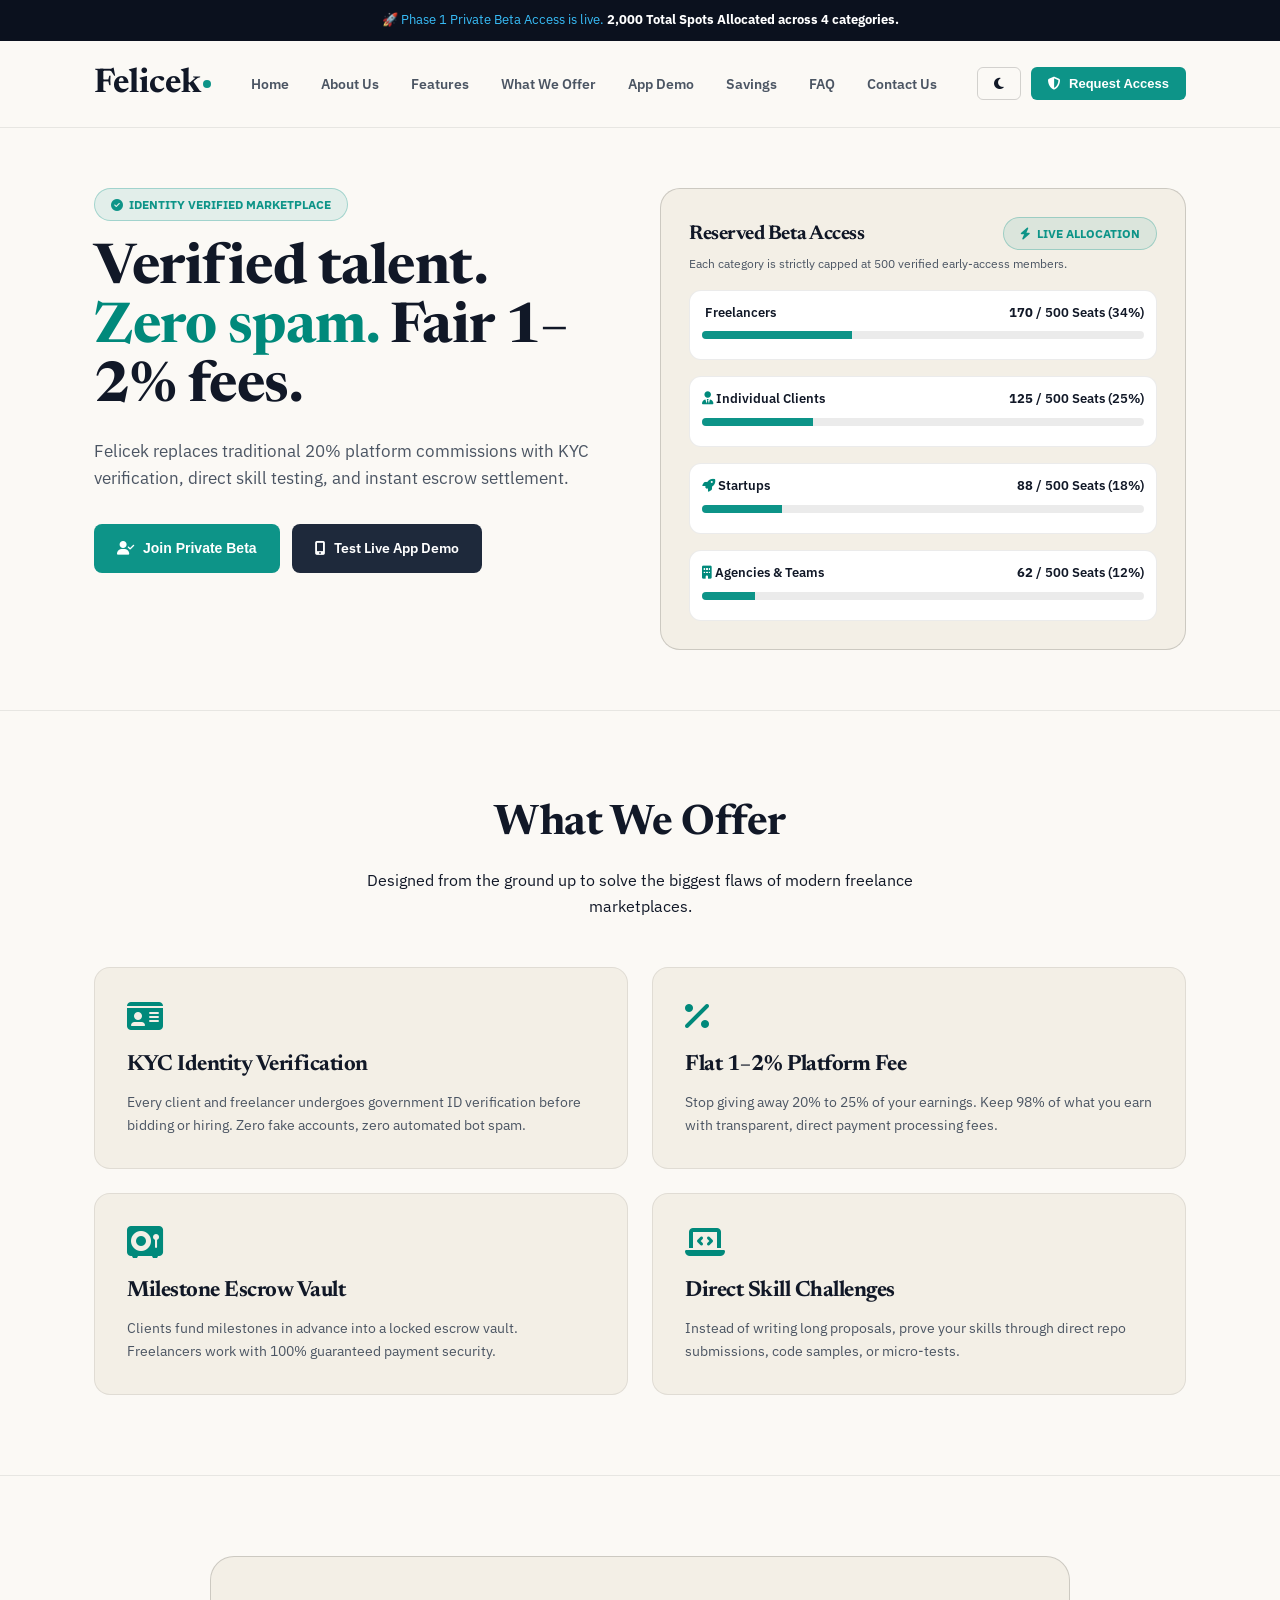
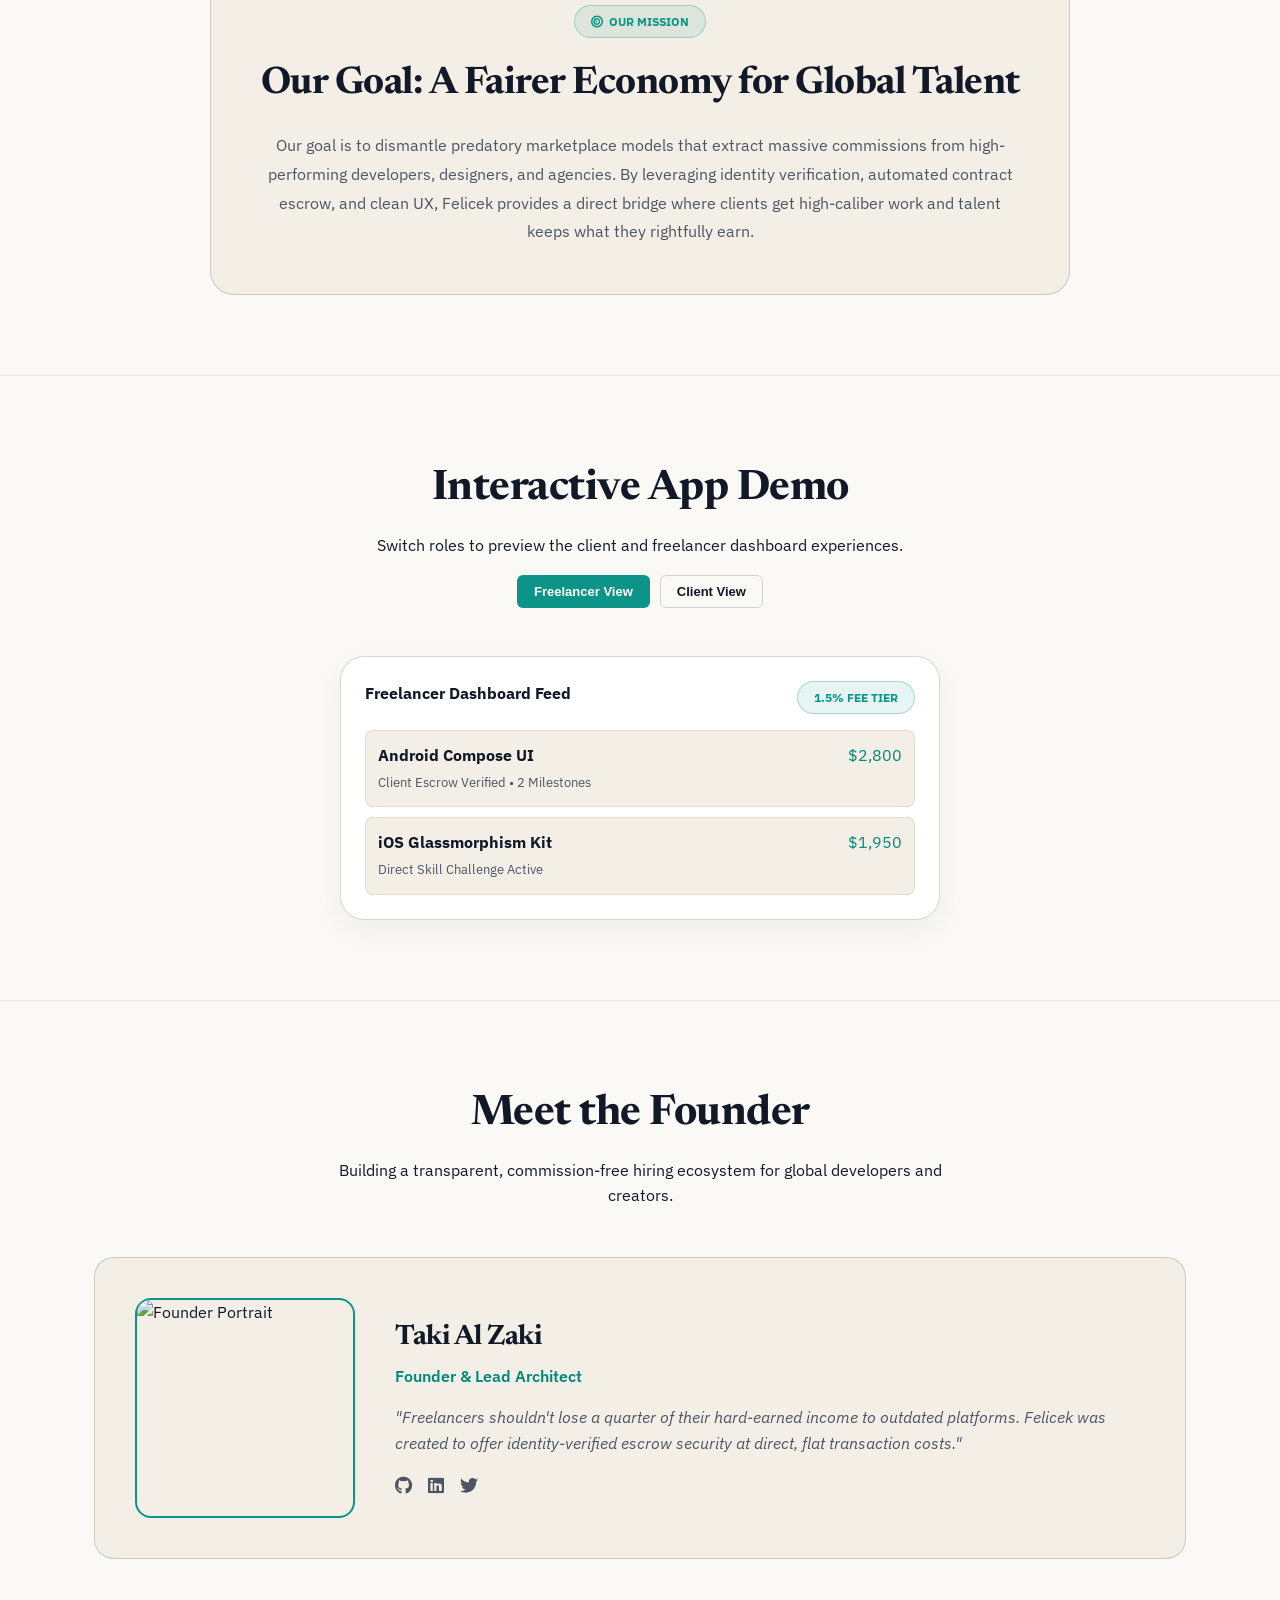
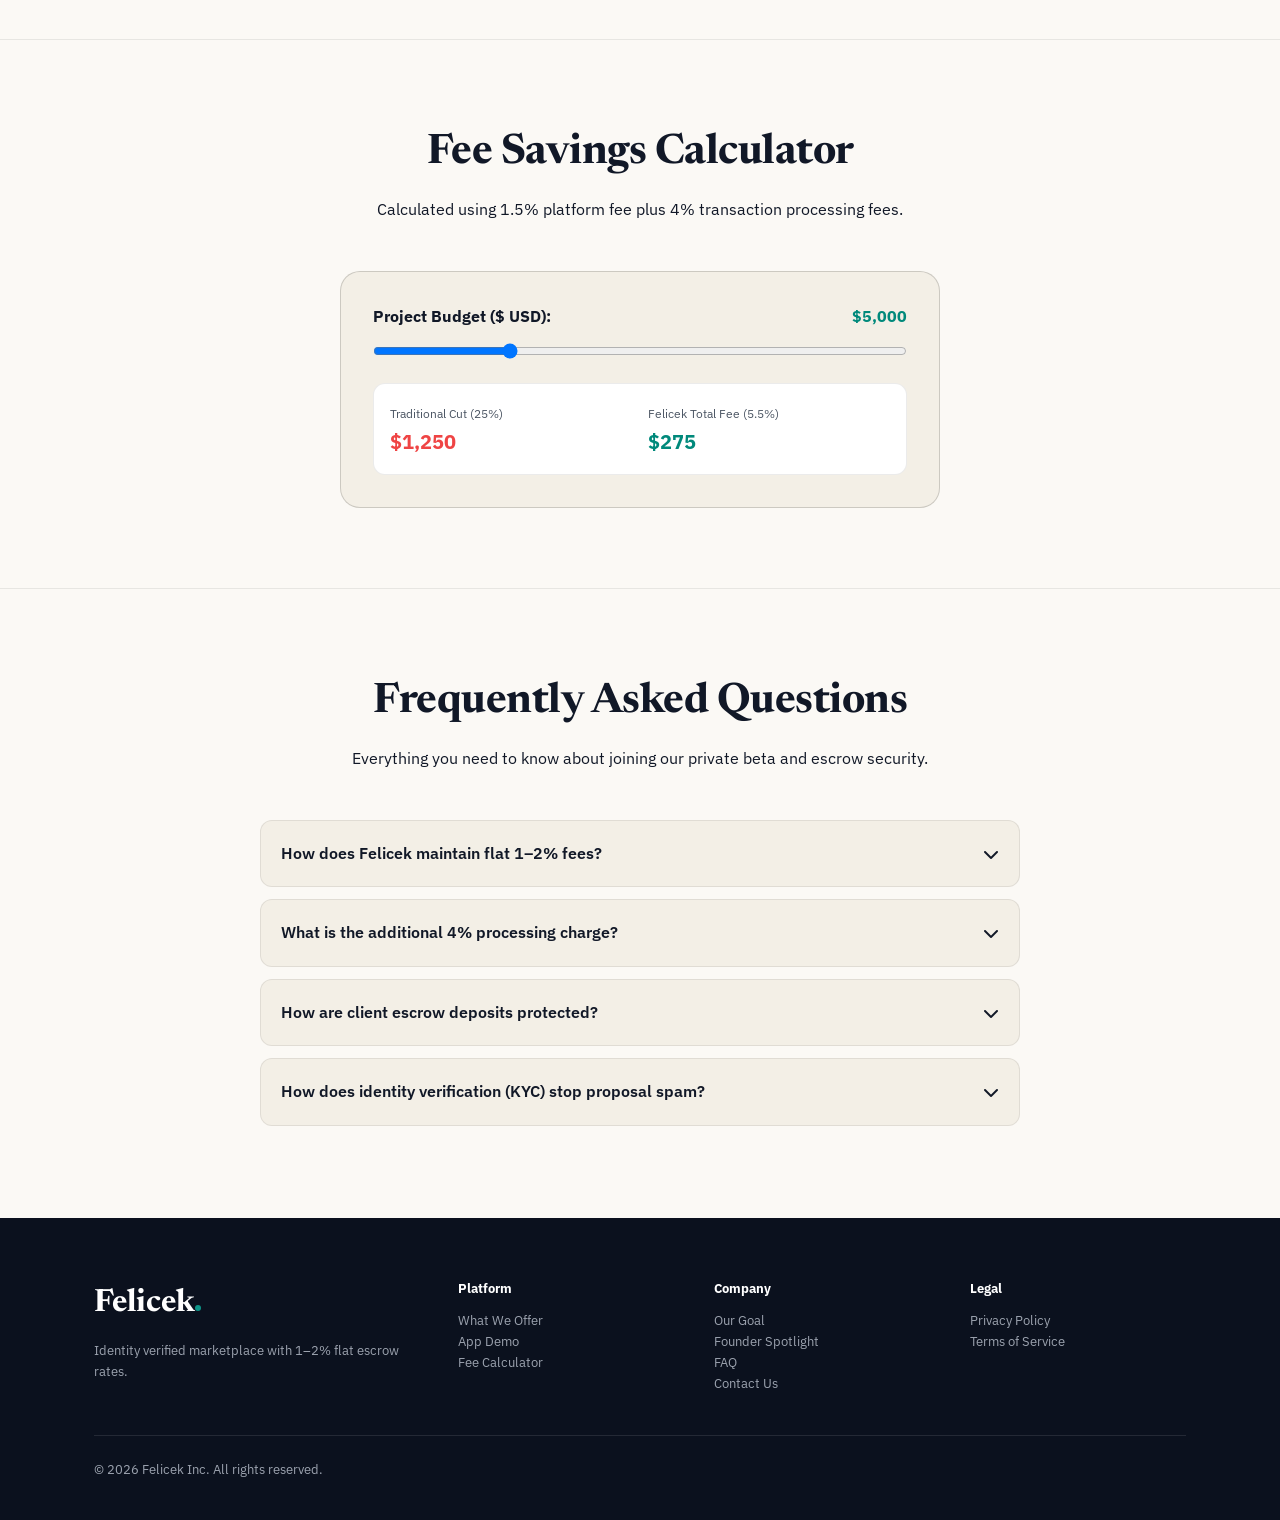
==== commit 1d311d46: "Update index.html" ====
--- a/index.html
+++ b/index.html
@@ -12,6 +12,20 @@
 <link rel="stylesheet" href="https://cdnjs.cloudflare.com/ajax/libs/font-awesome/6.5.0/css/all.min.css" />
 <!-- 🚀 সঠিক SVG Favicon লিঙ্ক -->
 <link rel="icon" type="image/svg+xml" href="Felicek.svg?v=1" />
+<!-- Open Graph / Link Preview Tags -->
+    <meta property="og:type" content="website" />
+    <meta property="og:url" content="https://taki-al-zaki-nasc.github.io/" />
+    <meta property="og:title" content="Felicek — Identity Verified Marketplace" />
+    <meta property="og:description" content="Identity verified marketplace with 1–2% flat escrow rates." />
+    
+    <!-- Direct link to the exact banner image you want displayed -->
+    <meta property="og:image" content="https://taki-al-zaki-nasc.github.io/preview-thumbnail.png" />
+
+    <!-- Twitter Card Tags (Optional but recommended) -->
+    <meta name="twitter:card" content="summary_large_image" />
+    <meta name="twitter:title" content="Felicek — Identity Verified Marketplace" />
+    <meta name="twitter:description" content="Identity verified marketplace with 1–2% flat escrow rates." />
+    <meta name="twitter:image" content="https://taki-al-zaki-nasc.github.io/preview-thumbnail.png" />
     <style>
         /* ==========================================================================
            THEME SYSTEM & DESIGN VARIABLES
@@ -297,6 +311,7 @@
             <li><a href="#demo">App Demo</a></li>
             <li><a href="calculator.html">Savings</a></li>
             <li><a href="faq.html">FAQ</a></li>
+            <li><a href="contact.html" class="nav-btn">Contact Us</a></li>
         </ul>
 
             <div style="display: flex; gap: 10px;">
@@ -696,6 +711,7 @@
                         <li><a href="#goal">Our Goal</a></li>
                         <li><a href="#founder">Founder Spotlight</a></li>
                         <li><a href="#faq">FAQ</a></li>
+                        <li><a href="contact.html" class="nav-btn">Contact Us</a></li>
                     </ul>
                 </div>
                 <div>
@@ -1033,4 +1049,4 @@
     });
 </script>
 </body>
-</html>+</html>
